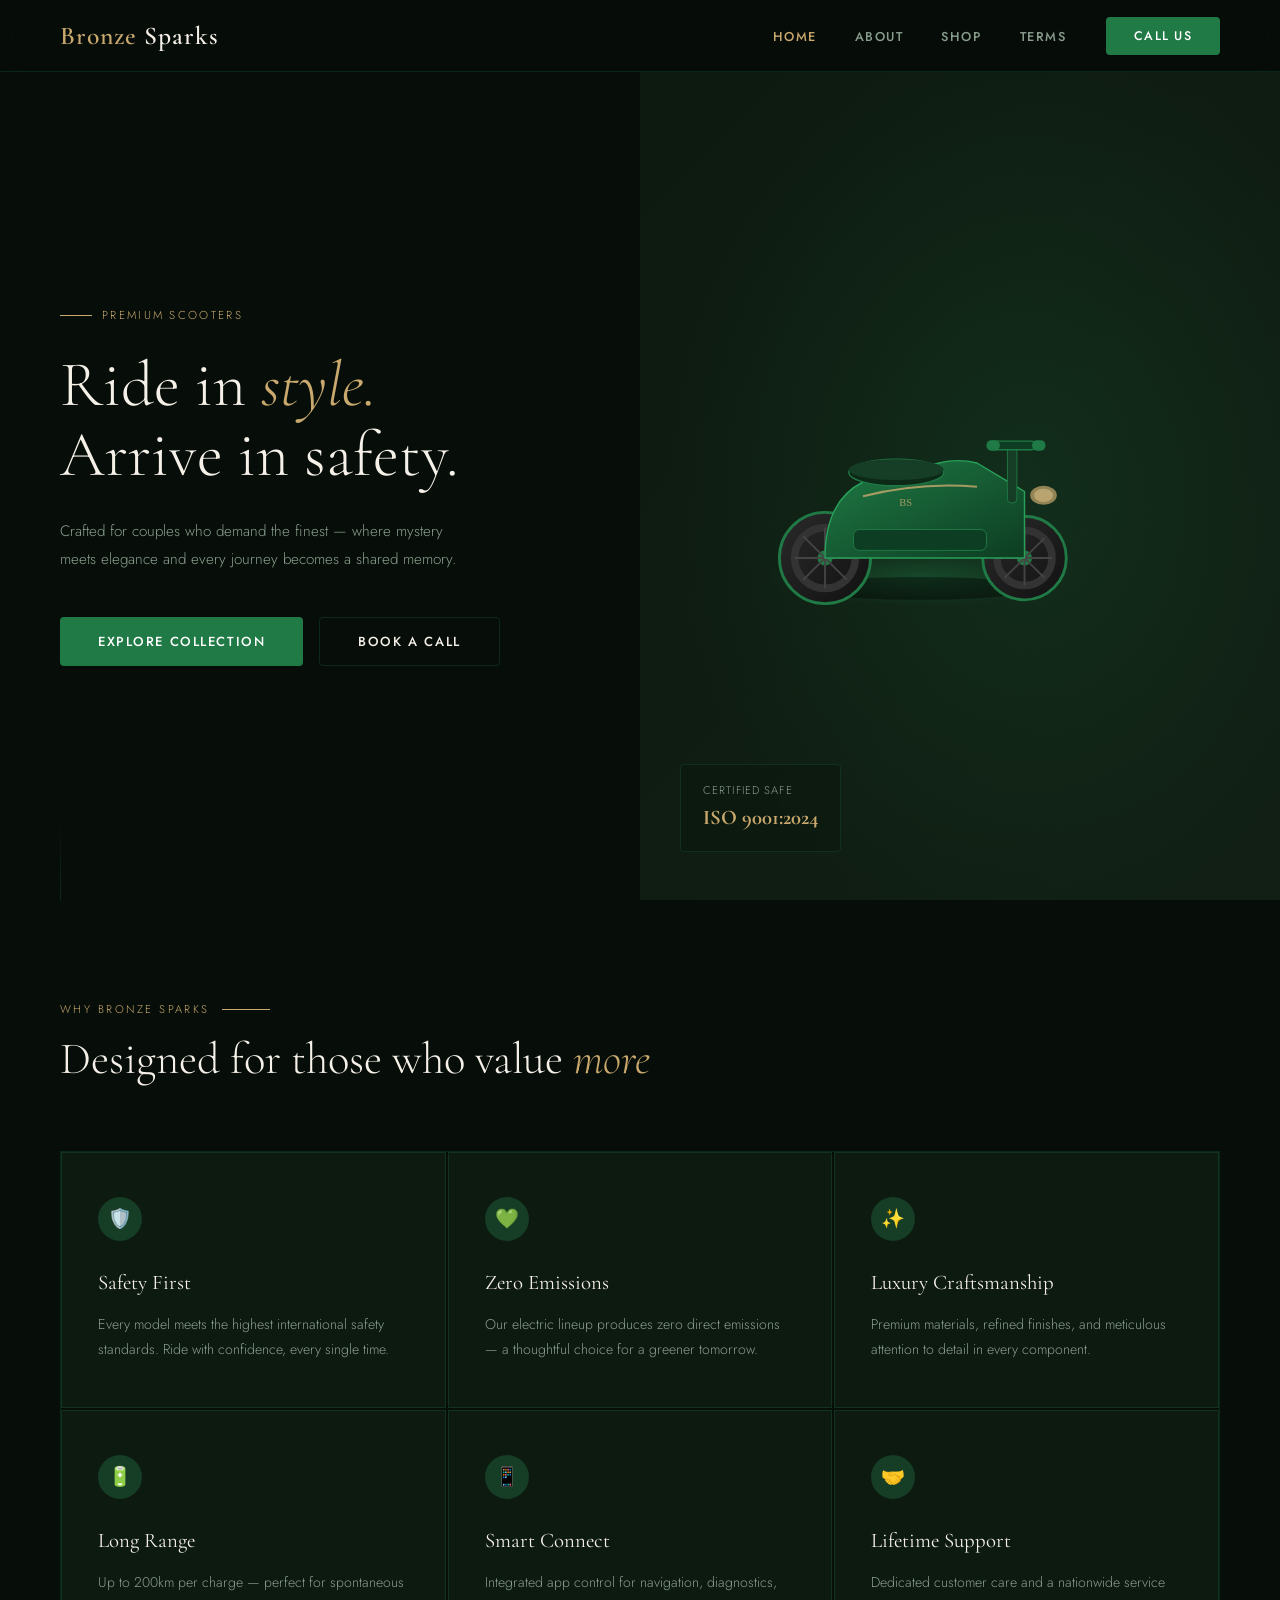
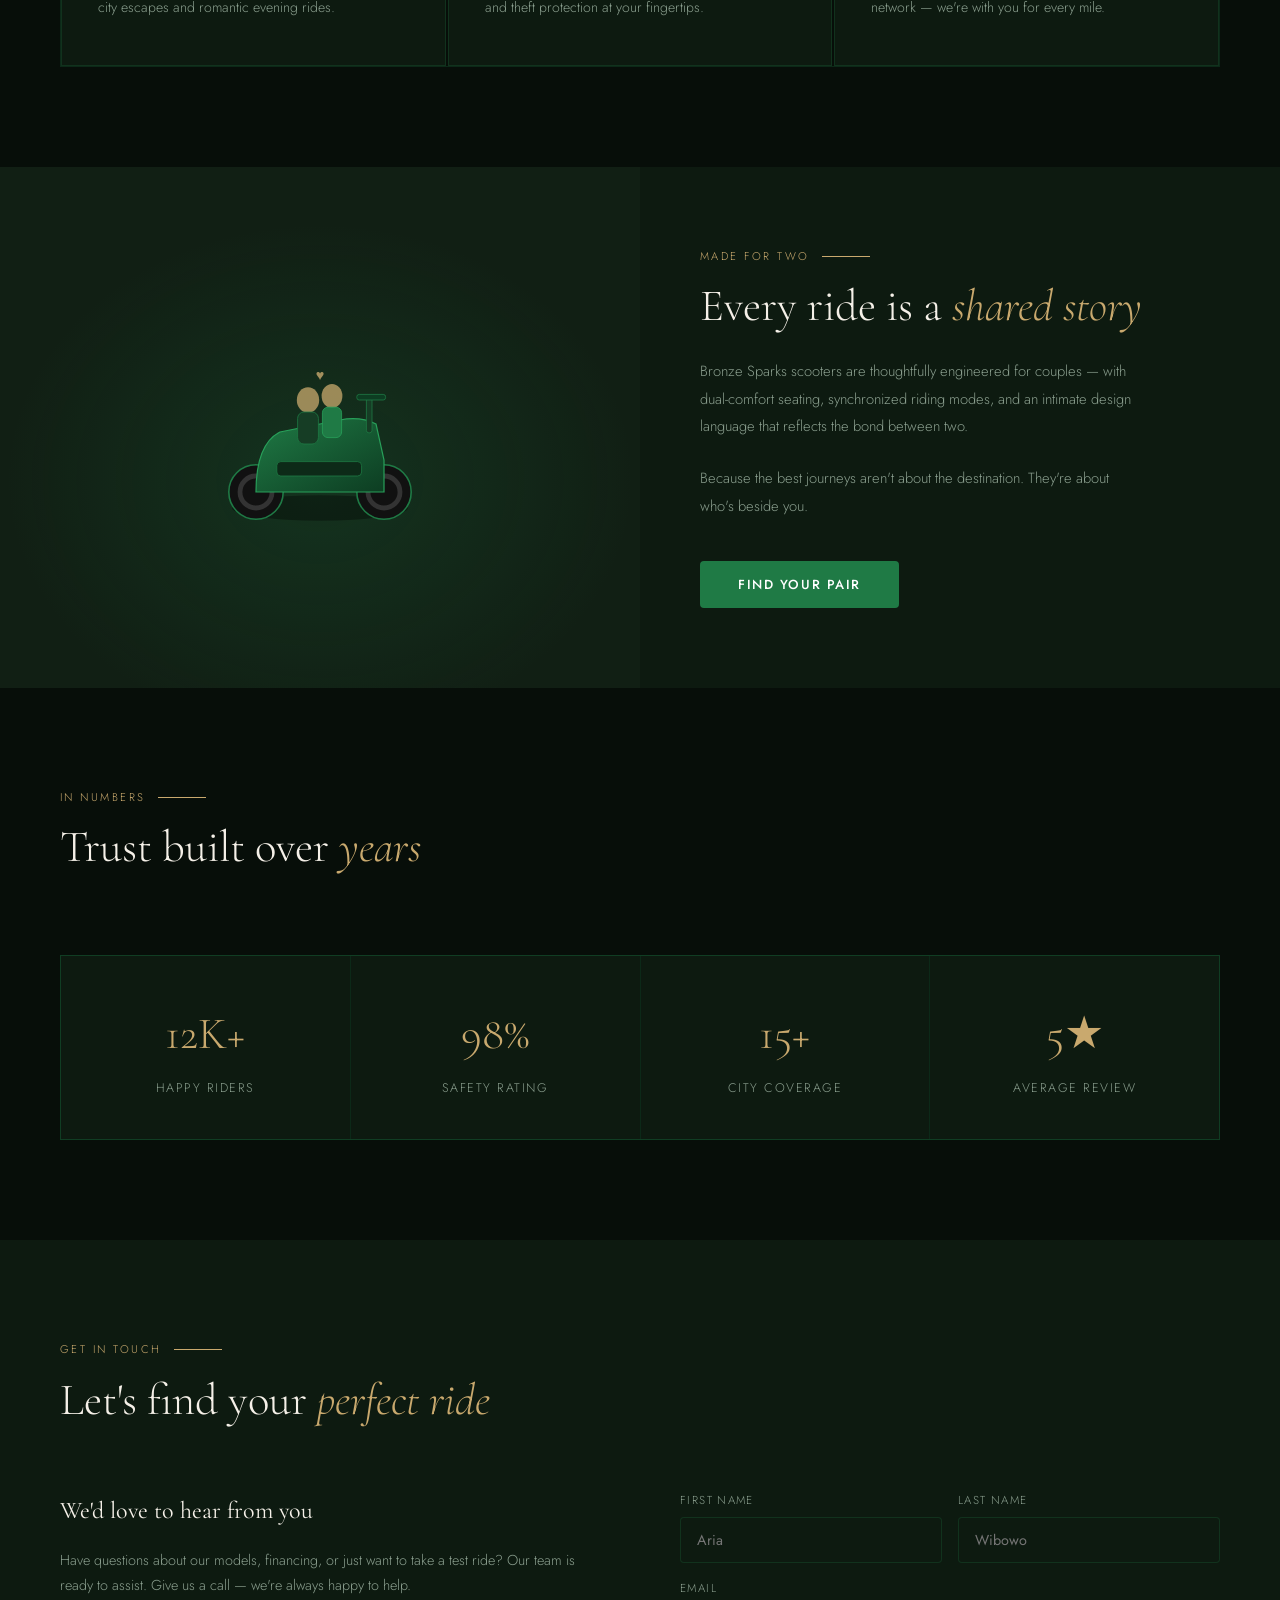
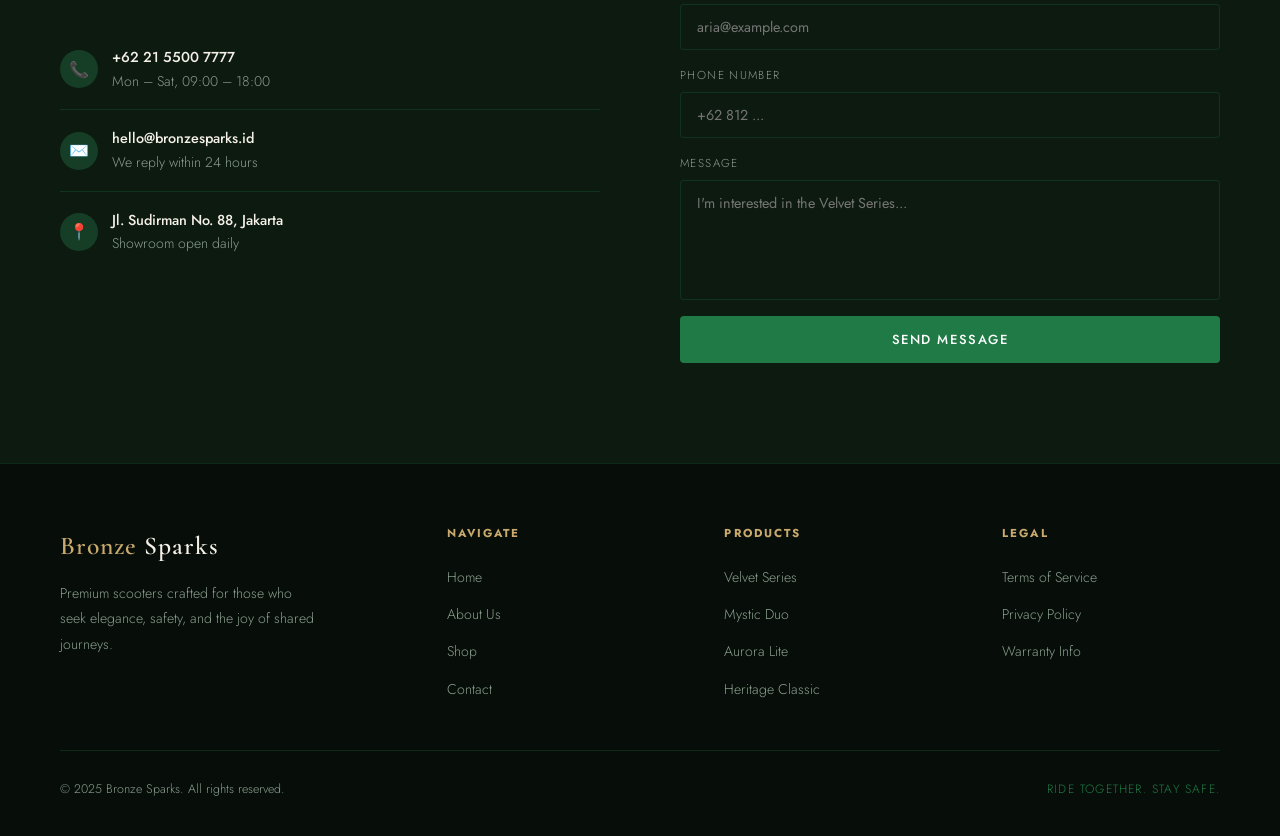
==== index.html @ e44afe75 "finishing the website" ====
<!DOCTYPE html>
<html lang="en">
<head>
  <meta charset="UTF-8" />
  <meta name="viewport" content="width=device-width, initial-scale=1.0"/>
  <title>Bronze Sparks – Premium Scooters</title>
  <link href="https://fonts.googleapis.com/css2?family=Cormorant+Garamond:ital,wght@0,300;0,400;0,600;1,300;1,400&family=Jost:wght@300;400;500;600&display=swap" rel="stylesheet"/>
  <link rel="stylesheet" href="style.css">
</head>
<body>

  <nav id="navbar">
    <div class="nav-logo"><span>Bronze</span> Sparks</div>
    <ul class="nav-links" id="navLinks">
      <li><a onclick="showPage('home')" id="nav-home" class="active">Home</a></li>
      <li><a onclick="showPage('about')" id="nav-about">About</a></li>
      <li><a onclick="showPage('shop')" id="nav-shop">Shop</a></li>
      <li><a onclick="showPage('terms')" id="nav-terms">Terms</a></li>
    </ul>
    <button class="nav-cta" onclick="scrollToContact()">Call Us</button>
    <div class="hamburger" id="hamburger" onclick="toggleMenu()">
      <span></span><span></span><span></span>
    </div>
  </nav>

  <div class="mobile-menu" id="mobileMenu">
    <a onclick="showPage('home');toggleMenu()">Home</a>
    <a onclick="showPage('about');toggleMenu()">About</a>
    <a onclick="showPage('shop');toggleMenu()">Shop</a>
    <a onclick="showPage('terms');toggleMenu()">Terms of Service</a>
    <a class="m-cta" onclick="scrollToContact();toggleMenu()">📞 Call Us Now</a>
  </div>

  <div id="page-home" class="page active">
    <section class="hero">
      <div class="hero-left">
        <div class="hero-tag">Premium Scooters</div>
        <h1 class="hero-title">
          Ride in <em>style.</em><br>Arrive in safety.
        </h1>
        <p class="hero-desc">
          Crafted for couples who demand the finest — where mystery meets elegance
          and every journey becomes a shared memory.
        </p>
        <div class="hero-actions">
          <button class="btn-primary" onclick="showPage('shop')">Explore Collection</button>
          <button class="btn-outline" onclick="scrollToContact()">Book a Call</button>
        </div>
      </div>
      <div class="hero-right">
        <div class="hero-visual"></div>
        <div class="hero-scooter">
          <!-- Inline SVG scooter illustration -->
          <svg class="scooter-svg" viewBox="0 0 400 280" xmlns="http://www.w3.org/2000/svg">
            <defs>
              <radialGradient id="glow" cx="50%" cy="50%" r="50%">
                <stop offset="0%" stop-color="#1f7a45" stop-opacity=".4"/>
                <stop offset="100%" stop-color="#1f7a45" stop-opacity="0"/>
              </radialGradient>
              <linearGradient id="bodyGrad" x1="0%" y1="0%" x2="100%" y2="100%">
                <stop offset="0%" stop-color="#1f7a45"/>
                <stop offset="100%" stop-color="#0d3d22"/>
              </linearGradient>
              <linearGradient id="wheelGrad" x1="0%" y1="0%" x2="100%" y2="100%">
                <stop offset="0%" stop-color="#2a2a2a"/>
                <stop offset="100%" stop-color="#111"/>
              </linearGradient>
            </defs>
            <!-- Glow -->
            <ellipse cx="200" cy="240" rx="160" ry="30" fill="url(#glow)"/>
            <!-- Shadow -->
            <ellipse cx="200" cy="252" rx="120" ry="12" fill="#000" opacity=".4"/>

            <!-- Rear wheel -->
            <circle cx="100" cy="220" r="48" fill="url(#wheelGrad)" stroke="#1f7a45" stroke-width="3"/>
            <circle cx="100" cy="220" r="32" fill="none" stroke="#333" stroke-width="8"/>
            <circle cx="100" cy="220" r="8" fill="#1f7a45"/>
            <!-- Rear spokes -->
            <g stroke="#444" stroke-width="2">
              <line x1="100" y1="188" x2="100" y2="252"/>
              <line x1="68" y1="220" x2="132" y2="220"/>
              <line x1="77" y1="197" x2="123" y2="243"/>
              <line x1="123" y1="197" x2="77" y2="243"/>
            </g>

            <!-- Front wheel -->
            <circle cx="310" cy="220" r="44" fill="url(#wheelGrad)" stroke="#1f7a45" stroke-width="3"/>
            <circle cx="310" cy="220" r="29" fill="none" stroke="#333" stroke-width="8"/>
            <circle cx="310" cy="220" r="8" fill="#1f7a45"/>
            <!-- Front spokes -->
            <g stroke="#444" stroke-width="2">
              <line x1="310" y1="191" x2="310" y2="249"/>
              <line x1="281" y1="220" x2="339" y2="220"/>
              <line x1="289" y1="199" x2="331" y2="241"/>
              <line x1="331" y1="199" x2="289" y2="241"/>
            </g>

            <!-- Frame / body -->
            <path d="M 100 220 Q 100 160 140 140 L 220 120 Q 240 115 260 120 L 310 150 L 310 220 Z"
                  fill="url(#bodyGrad)" stroke="#28a05a" stroke-width="1.5" stroke-linejoin="round"/>

            <!-- Step board -->
            <rect x="130" y="190" width="140" height="22" rx="6" fill="#0d3d22" stroke="#1f7a45" stroke-width="1"/>

            <!-- Seat -->
            <ellipse cx="175" cy="130" rx="50" ry="14" fill="#0d2a18" stroke="#1f7a45" stroke-width="1.5"/>
            <ellipse cx="175" cy="127" rx="50" ry="11" fill="#163d25"/>

            <!-- Handlebar post -->
            <rect x="292" y="100" width="10" height="62" rx="4" fill="#163d25" stroke="#1f7a45" stroke-width="1"/>
            <!-- Handlebar -->
            <rect x="272" y="97" width="50" height="9" rx="4.5" fill="#0d3d22" stroke="#1f7a45" stroke-width="1.5"/>
            <!-- Grips -->
            <rect x="270" y="96" width="14" height="11" rx="5" fill="#1f7a45"/>
            <rect x="318" y="96" width="14" height="11" rx="5" fill="#1f7a45"/>

            <!-- Headlight -->
            <ellipse cx="330" cy="154" rx="14" ry="10" fill="#c9a96e" opacity=".7"/>
            <ellipse cx="330" cy="154" rx="10" ry="7" fill="#e0c48a" opacity=".5"/>

            <!-- Bronze accent stripe -->
            <path d="M 140 155 Q 200 140 260 145" stroke="#c9a96e" stroke-width="2" fill="none" opacity=".8"/>

            <!-- Logo on body -->
            <text x="185" y="165" font-family="serif" font-size="11" fill="#c9a96e" opacity=".8" text-anchor="middle">BS</text>
          </svg>
        </div>
        <div class="hero-badge">
          <p>Certified Safe</p>
          <h4>ISO 9001:2024</h4>
        </div>
      </div>
      <div class="hero-line"></div>
    </section>

    <section class="section fade-in">
      <div class="section-label">Why Bronze Sparks</div>
      <h2 class="section-title">Designed for those who value <em>more</em></h2>
      <div class="features-grid">
        <div class="feature-card">
          <div class="feature-icon">🛡️</div>
          <h3>Safety First</h3>
          <p>Every model meets the highest international safety standards. Ride with confidence, every single time.</p>
        </div>
        <div class="feature-card">
          <div class="feature-icon">💚</div>
          <h3>Zero Emissions</h3>
          <p>Our electric lineup produces zero direct emissions — a thoughtful choice for a greener tomorrow.</p>
        </div>
        <div class="feature-card">
          <div class="feature-icon">✨</div>
          <h3>Luxury Craftsmanship</h3>
          <p>Premium materials, refined finishes, and meticulous attention to detail in every component.</p>
        </div>
        <div class="feature-card">
          <div class="feature-icon">🔋</div>
          <h3>Long Range</h3>
          <p>Up to 200km per charge — perfect for spontaneous city escapes and romantic evening rides.</p>
        </div>
        <div class="feature-card">
          <div class="feature-icon">📱</div>
          <h3>Smart Connect</h3>
          <p>Integrated app control for navigation, diagnostics, and theft protection at your fingertips.</p>
        </div>
        <div class="feature-card">
          <div class="feature-icon">🤝</div>
          <h3>Lifetime Support</h3>
          <p>Dedicated customer care and a nationwide service network — we're with you for every mile.</p>
        </div>
      </div>
    </section>

    <div class="section-alt">
      <div class="couple-banner">
        <div class="couple-visual">
          <div class="couple-visual-inner">
            <svg viewBox="0 0 300 280" width="240" xmlns="http://www.w3.org/2000/svg">
              <defs>
                <linearGradient id="fg" x1="0%" y1="0%" x2="100%" y2="100%">
                  <stop offset="0%" stop-color="#1f7a45"/>
                  <stop offset="100%" stop-color="#0d3d22"/>
                </linearGradient>
              </defs>
              <!-- Two silhouettes on scooter -->
              <!-- Scooter body -->
              <ellipse cx="150" cy="240" rx="110" ry="16" fill="#000" opacity=".35"/>
              <circle cx="70" cy="220" r="34" fill="#111" stroke="#1f7a45" stroke-width="2"/>
              <circle cx="70" cy="220" r="20" fill="none" stroke="#333" stroke-width="6"/>
              <circle cx="230" cy="220" r="34" fill="#111" stroke="#1f7a45" stroke-width="2"/>
              <circle cx="230" cy="220" r="20" fill="none" stroke="#333" stroke-width="6"/>
              <path d="M 70 220 Q 70 160 100 145 L 175 130 Q 200 125 220 135 L 230 180 L 230 220 Z"
                    fill="url(#fg)" stroke="#28a05a" stroke-width="1.5"/>
              <rect x="96" y="182" width="106" height="18" rx="5" fill="#0d2a18" stroke="#1f7a45" stroke-width="1"/>
              <!-- Rider 1 (back) -->
              <ellipse cx="135" cy="105" rx="14" ry="16" fill="#c9a96e" opacity=".75"/>
              <rect x="122" y="120" width="26" height="40" rx="8" fill="#163d25" stroke="#1f7a45" stroke-width="1"/>
              <!-- Rider 2 (front) -->
              <ellipse cx="165" cy="100" rx="13" ry="15" fill="#c9a96e" opacity=".75"/>
              <rect x="153" y="114" width="24" height="38" rx="7" fill="#1f7a45" stroke="#28a05a" stroke-width="1"/>
              <!-- Handlebar -->
              <rect x="208" y="100" width="7" height="46" rx="3" fill="#163d25" stroke="#1f7a45" stroke-width="1"/>
              <rect x="196" y="98" width="36" height="7" rx="3" fill="#0d3d22" stroke="#1f7a45" stroke-width="1"/>
              <!-- Heart -->
              <text x="150" y="80" font-size="18" text-anchor="middle" fill="#c9a96e" opacity=".8">♥</text>
            </svg>
          </div>
        </div>
        <div class="couple-content section">
          <div class="section-label">Made for Two</div>
          <h2 class="section-title">Every ride is a <em>shared story</em></h2>
          <p>
            Bronze Sparks scooters are thoughtfully engineered for couples — with dual-comfort seating,
            synchronized riding modes, and an intimate design language that reflects the bond between two.
          </p>
          <p>
            Because the best journeys aren't about the destination. They're about who's beside you.
          </p>
          <button class="btn-primary" onclick="showPage('shop')">Find Your Pair</button>
        </div>
      </div>
    </div>

    <section class="section fade-in">
      <div class="section-label">In Numbers</div>
      <h2 class="section-title">Trust built over <em>years</em></h2>
      <div class="stats-row">
        <div class="stat">
          <div class="stat-num">12K+</div>
          <div class="stat-label">Happy Riders</div>
        </div>
        <div class="stat">
          <div class="stat-num">98%</div>
          <div class="stat-label">Safety Rating</div>
        </div>
        <div class="stat">
          <div class="stat-num">15+</div>
          <div class="stat-label">City Coverage</div>
        </div>
        <div class="stat">
          <div class="stat-num">5★</div>
          <div class="stat-label">Average Review</div>
        </div>
      </div>
    </section>

    <section class="section section-alt fade-in" id="contact-section">
      <div class="section-label">Get in Touch</div>
      <h2 class="section-title">Let's find your <em>perfect ride</em></h2>
      <div class="contact-wrap">
        <div class="contact-info">
          <h3>We'd love to hear from you</h3>
          <p>Have questions about our models, financing, or just want to take a test ride?
            Our team is ready to assist. Give us a call — we're always happy to help.</p>
          <div class="contact-detail">
            <div class="icon">📞</div>
            <div>
              <strong>+62 21 5500 7777</strong>
              <p>Mon – Sat, 09:00 – 18:00</p>
            </div>
          </div>
          <div class="contact-detail">
            <div class="icon">✉️</div>
            <div>
              <strong>hello@bronzesparks.id</strong>
              <p>We reply within 24 hours</p>
            </div>
          </div>
          <div class="contact-detail">
            <div class="icon">📍</div>
            <div>
              <strong>Jl. Sudirman No. 88, Jakarta</strong>
              <p>Showroom open daily</p>
            </div>
          </div>
        </div>
        <div class="contact-form">
          <div class="form-row">
            <div class="form-group">
              <label>First Name</label>
              <input type="text" placeholder="Aria"/>
            </div>
            <div class="form-group">
              <label>Last Name</label>
              <input type="text" placeholder="Wibowo"/>
            </div>
          </div>
          <div class="form-group">
            <label>Email</label>
            <input type="email" placeholder="aria@example.com"/>
          </div>
          <div class="form-group">
            <label>Phone Number</label>
            <input type="tel" placeholder="+62 812 ..."/>
          </div>
          <div class="form-group">
            <label>Message</label>
            <textarea placeholder="I'm interested in the Velvet Series..."></textarea>
          </div>
          <button class="btn-primary" onclick="handleFormSubmit()" style="width:100%;padding:14px">Send Message</button>
        </div>
      </div>
    </section>

    <footer>
      <div class="footer-top">
        <div class="footer-brand">
          <div class="nav-logo"><span>Bronze</span> Sparks</div>
          <p>Premium scooters crafted for those who seek elegance, safety, and the joy of shared journeys.</p>
        </div>
        <div class="footer-col">
          <h5>Navigate</h5>
          <ul>
            <li><a onclick="showPage('home')">Home</a></li>
            <li><a onclick="showPage('about')">About Us</a></li>
            <li><a onclick="showPage('shop')">Shop</a></li>
            <li><a onclick="scrollToContact()">Contact</a></li>
          </ul>
        </div>
        <div class="footer-col">
          <h5>Products</h5>
          <ul>
            <li><a>Velvet Series</a></li>
            <li><a>Mystic Duo</a></li>
            <li><a>Aurora Lite</a></li>
            <li><a>Heritage Classic</a></li>
          </ul>
        </div>
        <div class="footer-col">
          <h5>Legal</h5>
          <ul>
            <li><a onclick="showPage('terms')">Terms of Service</a></li>
            <li><a>Privacy Policy</a></li>
            <li><a>Warranty Info</a></li>
          </ul>
        </div>
      </div>
      <div class="footer-bottom">
        <p>© 2025 Bronze Sparks. All rights reserved.</p>
        <p style="color:var(--green);font-size:.75rem;letter-spacing:.1em">RIDE TOGETHER. STAY SAFE.</p>
      </div>
    </footer>
  </div>

  <div id="page-about" class="page">
    <div class="page-hero">
      <div class="page-hero-inner">
        <h1>Our <em>Story</em></h1>
        <p>Born from a passion for safety and an eye for beauty — Bronze Sparks exists to redefine what premium riding means.</p>
      </div>
    </div>
    <div class="divider"></div>

    <section class="section">
      <div class="about-story">
        <div class="about-story-text">
          <h2>A brand rooted in <em>purpose</em></h2>
          <p>Bronze Sparks was founded on a single belief: that safety should never come at the cost of style. Our founders — both riders and dreamers — set out to create scooters that couples could truly fall in love with.</p>
          <p>From our first prototype in a small Jakarta workshop to a nationally recognized name, every step has been guided by care, craftsmanship, and an unwavering commitment to the people who ride with us.</p>
          <p>We believe that a scooter is more than a vehicle. It is a vessel for shared experiences — first rides, spontaneous detours, and quiet evenings together.</p>
        </div>
        <div class="about-visual">
          <div class="about-visual-glow"></div>
          <svg viewBox="0 0 280 220" width="220" xmlns="http://www.w3.org/2000/svg">
            <defs>
              <linearGradient id="ab" x1="0%" y1="0%" x2="100%" y2="100%">
                <stop offset="0%" stop-color="#1f7a45"/>
                <stop offset="100%" stop-color="#0d3d22"/>
              </linearGradient>
            </defs>
            <ellipse cx="140" cy="195" rx="100" ry="14" fill="#000" opacity=".3"/>
            <circle cx="60" cy="178" r="30" fill="#111" stroke="#1f7a45" stroke-width="2"/>
            <circle cx="60" cy="178" r="18" fill="none" stroke="#222" stroke-width="5"/>
            <circle cx="205" cy="178" r="30" fill="#111" stroke="#1f7a45" stroke-width="2"/>
            <circle cx="205" cy="178" r="18" fill="none" stroke="#222" stroke-width="5"/>
            <path d="M 60 178 Q 60 128 90 112 L 155 98 Q 178 94 196 104 L 205 148 L 205 178 Z"
                  fill="url(#ab)" stroke="#28a05a" stroke-width="1.5"/>
            <rect x="82" y="150" width="95" height="16" rx="4" fill="#0d2a18" stroke="#1f7a45" stroke-width="1"/>
            <ellipse cx="128" cy="95" rx="38" ry="10" fill="#0d2a18" stroke="#1f7a45" stroke-width="1"/>
            <rect x="185" y="78" width="6" height="38" rx="3" fill="#163d25" stroke="#1f7a45" stroke-width="1"/>
            <rect x="174" y="76" width="28" height="6" rx="3" fill="#0d3d22" stroke="#1f7a45" stroke-width="1"/>
            <circle cx="214" cy="118" rx="10" ry="7" fill="#c9a96e" opacity=".6"/>
            <path d="M 100 118 Q 148 106 192 110" stroke="#c9a96e" stroke-width="1.5" fill="none" opacity=".7"/>
          </svg>
        </div>
      </div>
    </section>

    <section class="section section-alt">
      <div class="section-label">Our Values</div>
      <h2 class="section-title" style="margin-bottom:48px">What we stand <em>for</em></h2>
      <div class="values-grid">
        <div class="value-card">
          <span>01</span>
          <h4>Safety Above All</h4>
          <p>Every design decision starts with a safety question. We build confidence into every bolt, wire, and frame.</p>
        </div>
        <div class="value-card">
          <span>02</span>
          <h4>Elegant Mystique</h4>
          <p>Beauty that intrigues. Our designs carry a quiet mystery — sophisticated without being cold.</p>
        </div>
        <div class="value-card">
          <span>03</span>
          <h4>Genuine Kindness</h4>
          <p>From our team to our riders, we operate with warmth, transparency, and a genuine desire to help.</p>
        </div>
        <div class="value-card">
          <span>04</span>
          <h4>Shared Joy</h4>
          <p>Every product is built with two in mind — because the best moments in life are always better together.</p>
        </div>
      </div>
    </section>

    <footer>
      <div class="footer-top">
        <div class="footer-brand">
          <div class="nav-logo"><span>Bronze</span> Sparks</div>
          <p>Premium scooters crafted for those who seek elegance, safety, and the joy of shared journeys.</p>
        </div>
        <div class="footer-col">
          <h5>Navigate</h5>
          <ul>
            <li><a onclick="showPage('home')">Home</a></li>
            <li><a onclick="showPage('about')">About Us</a></li>
            <li><a onclick="showPage('shop')">Shop</a></li>
          </ul>
        </div>
        <div class="footer-col">
          <h5>Contact</h5>
          <ul>
            <li><a>+62 21 5500 7777</a></li>
            <li><a>hello@bronzesparks.id</a></li>
            <li><a>Jakarta Showroom</a></li>
          </ul>
        </div>
        <div class="footer-col">
          <h5>Legal</h5>
          <ul>
            <li><a onclick="showPage('terms')">Terms of Service</a></li>
            <li><a>Privacy Policy</a></li>
          </ul>
        </div>
      </div>
      <div class="footer-bottom">
        <p>© 2025 Bronze Sparks. All rights reserved.</p>
        <p style="color:var(--green);font-size:.75rem;letter-spacing:.1em">RIDE TOGETHER. STAY SAFE.</p>
      </div>
    </footer>
  </div>

  <div id="page-shop" class="page">
    <div class="page-hero">
      <div class="page-hero-inner">
        <h1>Our <em>Collection</em></h1>
        <p>Discover scooters born from the intersection of luxury, safety, and a love for shared adventures.</p>
      </div>
    </div>
    <div class="divider"></div>

    <section class="section">
      <div class="section-label">All Models</div>
      <h2 class="section-title">Find the one <em>made for you</em></h2>

      <div class="shop-filters">
        <button class="filter-btn active" onclick="filterProducts('all',this)">All Models</button>
        <button class="filter-btn" onclick="filterProducts('electric',this)">Electric</button>
        <button class="filter-btn" onclick="filterProducts('classic',this)">Classic</button>
        <button class="filter-btn" onclick="filterProducts('sport',this)">Sport</button>
      </div>

      <div class="products-grid" id="productsGrid">

        <div class="product-card" data-cat="electric">
          <div class="product-img">
            <div class="product-img-glow"></div>
            <span class="product-badge-new">New</span>
            <span class="product-badge-safe">Safe+</span>
            <svg viewBox="0 0 200 160" width="140" xmlns="http://www.w3.org/2000/svg">
              <defs><linearGradient id="p1" x1="0%" y1="0%" x2="100%" y2="100%"><stop offset="0%" stop-color="#1f7a45"/><stop offset="100%" stop-color="#0a2e17"/></linearGradient></defs>
              <circle cx="50" cy="128" r="26" fill="#111" stroke="#1f7a45" stroke-width="2"/>
              <circle cx="50" cy="128" r="15" fill="none" stroke="#222" stroke-width="4"/>
              <circle cx="154" cy="128" r="26" fill="#111" stroke="#1f7a45" stroke-width="2"/>
              <circle cx="154" cy="128" r="15" fill="none" stroke="#222" stroke-width="4"/>
              <path d="M 50 128 Q 50 88 72 76 L 118 64 Q 136 60 148 68 L 154 100 L 154 128 Z" fill="url(#p1)" stroke="#28a05a" stroke-width="1"/>
              <rect x="66" y="104" width="70" height="12" rx="3" fill="#0d2a18" stroke="#1f7a45" stroke-width="1"/>
              <ellipse cx="96" cy="62" rx="26" ry="7" fill="#0d2a18" stroke="#1f7a45" stroke-width="1"/>
              <rect x="140" y="50" width="4" height="26" rx="2" fill="#163d25" stroke="#1f7a45" stroke-width="1"/>
              <rect x="133" y="48" width="18" height="5" rx="2" fill="#0d3d22" stroke="#1f7a45" stroke-width="1"/>
              <ellipse cx="158" cy="78" rx="8" ry="5" fill="#c9a96e" opacity=".6"/>
            </svg>
          </div>
          <div class="product-info">
            <h3>Velvet Series V2</h3>
            <p class="tagline">Silent. Elegant. Effortless.</p>
            <div class="product-footer">
              <div class="product-price"><span>Rp</span> 48.500.000</div>
              <button class="btn-sm">Inquire</button>
            </div>
          </div>
        </div>

        <div class="product-card" data-cat="electric">
          <div class="product-img">
            <div class="product-img-glow"></div>
            <span class="product-badge-safe">Safe+</span>
            <svg viewBox="0 0 200 160" width="140" xmlns="http://www.w3.org/2000/svg">
              <defs><linearGradient id="p2" x1="0%" y1="0%" x2="100%" y2="100%"><stop offset="0%" stop-color="#2a6040"/><stop offset="100%" stop-color="#0a2e17"/></linearGradient></defs>
              <circle cx="48" cy="130" r="25" fill="#111" stroke="#1f7a45" stroke-width="2"/>
              <circle cx="48" cy="130" r="14" fill="none" stroke="#222" stroke-width="4"/>
              <circle cx="156" cy="130" r="25" fill="#111" stroke="#1f7a45" stroke-width="2"/>
              <circle cx="156" cy="130" r="14" fill="none" stroke="#222" stroke-width="4"/>
              <path d="M 48 130 Q 50 90 76 78 L 125 66 Q 142 62 152 70 L 156 105 L 156 130 Z" fill="url(#p2)" stroke="#28a05a" stroke-width="1"/>
              <rect x="68" y="106" width="72" height="12" rx="3" fill="#0d2a18" stroke="#1f7a45" stroke-width="1"/>
              <ellipse cx="98" cy="63" rx="28" ry="8" fill="#0d2a18" stroke="#1f7a45" stroke-width="1"/>
              <rect x="142" y="52" width="4" height="24" rx="2" fill="#163d25" stroke="#1f7a45" stroke-width="1"/>
              <rect x="134" y="50" width="20" height="5" rx="2" fill="#0d3d22" stroke="#1f7a45" stroke-width="1"/>
            </svg>
          </div>
          <div class="product-info">
            <h3>Mystic Duo</h3>
            <p class="tagline">Built for two. Designed for forever.</p>
            <div class="product-footer">
              <div class="product-price"><span>Rp</span> 55.000.000</div>
              <button class="btn-sm">Inquire</button>
            </div>
          </div>
        </div>

        <div class="product-card" data-cat="classic">
          <div class="product-img">
            <div class="product-img-glow"></div>
            <svg viewBox="0 0 200 160" width="140" xmlns="http://www.w3.org/2000/svg">
              <defs><linearGradient id="p3" x1="0%" y1="0%" x2="100%" y2="100%"><stop offset="0%" stop-color="#1a5c35"/><stop offset="100%" stop-color="#07200f"/></linearGradient></defs>
              <circle cx="46" cy="130" r="27" fill="#111" stroke="#1f7a45" stroke-width="2"/>
              <circle cx="46" cy="130" r="16" fill="none" stroke="#222" stroke-width="5"/>
              <circle cx="158" cy="130" r="27" fill="#111" stroke="#1f7a45" stroke-width="2"/>
              <circle cx="158" cy="130" r="16" fill="none" stroke="#222" stroke-width="5"/>
              <path d="M 46 130 Q 48 86 78 72 L 128 60 Q 148 56 158 66 L 158 106 L 158 130 Z" fill="url(#p3)" stroke="#28a05a" stroke-width="1"/>
              <rect x="68" y="104" width="74" height="14" rx="4" fill="#0d2a18" stroke="#1f7a45" stroke-width="1"/>
              <ellipse cx="100" cy="58" rx="30" ry="9" fill="#0d2a18" stroke="#1f7a45" stroke-width="1"/>
              <rect x="144" y="46" width="5" height="28" rx="2" fill="#163d25" stroke="#1f7a45" stroke-width="1"/>
              <rect x="135" y="44" width="22" height="6" rx="3" fill="#0d3d22" stroke="#1f7a45" stroke-width="1"/>
              <path d="M 78 88 Q 120 78 152 82" stroke="#c9a96e" stroke-width="1.5" fill="none" opacity=".7"/>
            </svg>
          </div>
          <div class="product-info">
            <h3>Heritage Classic</h3>
            <p class="tagline">Timeless looks. Modern soul.</p>
            <div class="product-footer">
              <div class="product-price"><span>Rp</span> 38.900.000</div>
              <button class="btn-sm">Inquire</button>
            </div>
          </div>
        </div>

        <div class="product-card" data-cat="sport">
          <div class="product-img">
            <div class="product-img-glow"></div>
            <span class="product-badge-new">New</span>
            <svg viewBox="0 0 200 160" width="140" xmlns="http://www.w3.org/2000/svg">
              <defs><linearGradient id="p4" x1="0%" y1="0%" x2="100%" y2="100%"><stop offset="0%" stop-color="#145c30"/><stop offset="100%" stop-color="#071a0c"/></linearGradient></defs>
              <circle cx="44" cy="132" r="26" fill="#111" stroke="#1f7a45" stroke-width="2"/>
              <circle cx="44" cy="132" r="15" fill="none" stroke="#222" stroke-width="4"/>
              <circle cx="160" cy="132" r="26" fill="#111" stroke="#1f7a45" stroke-width="2"/>
              <circle cx="160" cy="132" r="15" fill="none" stroke="#222" stroke-width="4"/>
              <path d="M 44 132 Q 46 80 90 64 L 138 55 Q 155 52 162 62 L 160 108 L 160 132 Z" fill="url(#p4)" stroke="#28a05a" stroke-width="1"/>
              <rect x="72" y="102" width="76" height="14" rx="4" fill="#0d2a18" stroke="#1f7a45" stroke-width="1"/>
              <ellipse cx="100" cy="53" rx="28" ry="8" fill="#071810" stroke="#1f7a45" stroke-width="1"/>
              <rect x="147" y="44" width="5" height="26" rx="2" fill="#163d25" stroke="#1f7a45" stroke-width="1"/>
              <rect x="138" y="42" width="22" height="5" rx="2" fill="#0d3d22" stroke="#1f7a45" stroke-width="1"/>
              <line x1="84" y1="132" x2="160" y2="80" stroke="#c9a96e" stroke-width="1" opacity=".5"/>
            </svg>
          </div>
          <div class="product-info">
            <h3>Aurora Sport GT</h3>
            <p class="tagline">Speed meets safety. Always.</p>
            <div class="product-footer">
              <div class="product-price"><span>Rp</span> 62.000.000</div>
              <button class="btn-sm">Inquire</button>
            </div>
          </div>
        </div>

        <div class="product-card" data-cat="electric">
          <div class="product-img">
            <div class="product-img-glow"></div>
            <span class="product-badge-safe">Safe+</span>
            <svg viewBox="0 0 200 160" width="140" xmlns="http://www.w3.org/2000/svg">
              <defs><linearGradient id="p5" x1="0%" y1="0%" x2="100%" y2="100%"><stop offset="0%" stop-color="#1f7a45"/><stop offset="100%" stop-color="#0a2e17"/></linearGradient></defs>
              <circle cx="48" cy="128" r="26" fill="#111" stroke="#1f7a45" stroke-width="2"/>
              <circle cx="48" cy="128" r="15" fill="none" stroke="#222" stroke-width="4"/>
              <circle cx="154" cy="128" r="26" fill="#111" stroke="#1f7a45" stroke-width="2"/>
              <circle cx="154" cy="128" r="15" fill="none" stroke="#222" stroke-width="4"/>
              <path d="M 48 128 Q 50 86 76 72 L 122 60 Q 140 56 152 66 L 154 102 L 154 128 Z" fill="url(#p5)" stroke="#28a05a" stroke-width="1"/>
              <rect x="68" y="102" width="68" height="12" rx="3" fill="#0d2a18" stroke="#1f7a45" stroke-width="1"/>
              <ellipse cx="96" cy="58" rx="26" ry="7" fill="#0d2a18" stroke="#1f7a45" stroke-width="1"/>
              <rect x="140" y="48" width="4" height="24" rx="2" fill="#163d25" stroke="#1f7a45" stroke-width="1"/>
              <rect x="132" y="46" width="18" height="4" rx="2" fill="#0d3d22" stroke="#1f7a45" stroke-width="1"/>
              <ellipse cx="158" cy="76" rx="8" ry="5" fill="#c9a96e" opacity=".5"/>
            </svg>
          </div>
          <div class="product-info">
            <h3>Aurora Lite</h3>
            <p class="tagline">Light. Nimble. Perfectly balanced.</p>
            <div class="product-footer">
              <div class="product-price"><span>Rp</span> 32.500.000</div>
              <button class="btn-sm">Inquire</button>
            </div>
          </div>
        </div>

        <div class="product-card" data-cat="classic">
          <div class="product-img">
            <div class="product-img-glow"></div>
            <svg viewBox="0 0 200 160" width="140" xmlns="http://www.w3.org/2000/svg">
              <defs><linearGradient id="p6" x1="0%" y1="0%" x2="100%" y2="100%"><stop offset="0%" stop-color="#163d25"/><stop offset="100%" stop-color="#070e09"/></linearGradient></defs>
              <circle cx="46" cy="130" r="26" fill="#111" stroke="#1f7a45" stroke-width="2"/>
              <circle cx="46" cy="130" r="15" fill="none" stroke="#222" stroke-width="4"/>
              <circle cx="156" cy="130" r="26" fill="#111" stroke="#1f7a45" stroke-width="2"/>
              <circle cx="156" cy="130" r="15" fill="none" stroke="#222" stroke-width="4"/>
              <path d="M 46 130 Q 48 88 76 74 L 124 62 Q 143 58 154 67 L 156 104 L 156 130 Z" fill="url(#p6)" stroke="#28a05a" stroke-width="1.5"/>
              <rect x="66" y="104" width="72" height="13" rx="3" fill="#0d2a18" stroke="#1f7a45" stroke-width="1"/>
              <ellipse cx="98" cy="60" rx="28" ry="8" fill="#0a200f" stroke="#1f7a45" stroke-width="1"/>
              <rect x="141" y="48" width="5" height="25" rx="2" fill="#163d25" stroke="#1f7a45" stroke-width="1"/>
              <rect x="132" y="46" width="20" height="5" rx="2" fill="#0d3d22" stroke="#1f7a45" stroke-width="1"/>
              <path d="M 76 90 Q 116 80 148 83" stroke="#c9a96e" stroke-width="1.5" fill="none" opacity=".8"/>
              <path d="M 76 97 Q 116 88 148 91" stroke="#c9a96e" stroke-width="1" fill="none" opacity=".4"/>
            </svg>
          </div>
          <div class="product-info">
            <h3>Noir Edition</h3>
            <p class="tagline">The dark horse of our lineup.</p>
            <div class="product-footer">
              <div class="product-price"><span>Rp</span> 44.000.000</div>
              <button class="btn-sm">Inquire</button>
            </div>
          </div>
        </div>
      </div>
    </section>

    <section class="section section-alt" style="text-align:center">
      <h2 class="section-title" style="margin:0 auto 20px;text-align:center">Not sure which model? <em>Call us.</em></h2>
      <p style="color:var(--muted);max-width:480px;margin:0 auto 36px;font-size:.92rem">
        Our product specialists are happy to guide you to the perfect choice for your lifestyle and budget.
      </p>
      <button class="btn-primary" onclick="scrollToContactShop()">📞 +62 21 5500 7777</button>
    </section>

    <footer>
      <div class="footer-top">
        <div class="footer-brand">
          <div class="nav-logo"><span>Bronze</span> Sparks</div>
          <p>Premium scooters crafted for those who seek elegance, safety, and the joy of shared journeys.</p>
        </div>
        <div class="footer-col">
          <h5>Navigate</h5>
          <ul>
            <li><a onclick="showPage('home')">Home</a></li>
            <li><a onclick="showPage('about')">About Us</a></li>
            <li><a onclick="showPage('shop')">Shop</a></li>
          </ul>
        </div>
        <div class="footer-col">
          <h5>Contact</h5>
          <ul>
            <li><a>+62 21 5500 7777</a></li>
            <li><a>hello@bronzesparks.id</a></li>
          </ul>
        </div>
        <div class="footer-col">
          <h5>Legal</h5>
          <ul>
            <li><a onclick="showPage('terms')">Terms of Service</a></li>
            <li><a>Privacy Policy</a></li>
          </ul>
        </div>
      </div>
      <div class="footer-bottom">
        <p>© 2025 Bronze Sparks. All rights reserved.</p>
        <p style="color:var(--green);font-size:.75rem;letter-spacing:.1em">RIDE TOGETHER. STAY SAFE.</p>
      </div>
    </footer>
  </div>

  <div id="page-terms" class="page">
    <div class="page-hero">
      <div class="page-hero-inner">
        <h1>Terms of <em>Service</em></h1>
        <p>Please read these terms carefully before using our website or purchasing our products.</p>
      </div>
    </div>
    <div class="divider"></div>

    <section class="section">
      <div class="terms-wrap">
        <p class="terms-date">Last updated: December 2025</p>

        <h2>1. Acceptance of Terms</h2>
        <p>By accessing or using the Bronze Sparks website ("Site") and purchasing our products, you agree to be bound by these Terms of Service ("Terms"). If you do not agree to these Terms, please do not use our Site or services.</p>

        <h2>2. Products and Pricing</h2>
        <p>All product descriptions, specifications, and pricing on our Site are subject to change without prior notice. We reserve the right to limit quantities and to refuse or cancel orders at our discretion.</p>
        <ul>
          <li>Prices are displayed in Indonesian Rupiah (IDR) and are inclusive of applicable taxes unless stated otherwise.</li>
          <li>Product images are for illustration purposes and may vary slightly from the actual product.</li>
          <li>Availability of products is subject to stock and may change without notice.</li>
        </ul>

        <h2>3. Orders and Payment</h2>
        <p>All orders are subject to confirmation and acceptance by Bronze Sparks. We accept payment via bank transfer, credit card, and approved financing partners. Full payment or an approved financing arrangement is required before delivery.</p>

        <h2>4. Delivery and Shipping</h2>
        <p>We offer delivery within Indonesia. Delivery timelines are estimates only and Bronze Sparks shall not be liable for delays caused by third-party logistics providers, customs, or circumstances beyond our control.</p>
        <ul>
          <li>Standard delivery: 5–10 business days within Java.</li>
          <li>Outer islands: 10–20 business days depending on location.</li>
          <li>Delivery charges, if any, will be communicated at checkout.</li>
        </ul>

        <h2>5. Warranty</h2>
        <p>All Bronze Sparks scooters come with a standard manufacturer's warranty. Coverage details vary by model and are included in your product documentation. Warranty does not cover damage caused by misuse, accidents, unauthorized modifications, or normal wear and tear.</p>

        <h2>6. Returns and Refunds</h2>
        <p>We accept returns within 14 days of delivery for products that are unused, in original packaging, and accompanied by proof of purchase. Refunds will be processed within 14 business days of receiving the returned item. Customized or special-order items are non-refundable.</p>

        <h2>7. Intellectual Property</h2>
        <p>All content on this Site — including text, graphics, logos, images, and software — is the property of Bronze Sparks and is protected by applicable intellectual property laws. Unauthorized use is strictly prohibited.</p>

        <h2>8. Privacy</h2>
        <p>Your privacy matters to us. Our Privacy Policy, which is incorporated into these Terms by reference, explains how we collect, use, and protect your personal information. By using our Site, you consent to our data practices as described in the Privacy Policy.</p>

        <h2>9. Limitation of Liability</h2>
        <p>To the fullest extent permitted by law, Bronze Sparks shall not be liable for any indirect, incidental, special, or consequential damages arising from your use of our products or Site. Our total liability shall not exceed the purchase price of the product in question.</p>

        <h2>10. Changes to Terms</h2>
        <p>We reserve the right to update these Terms at any time. Changes will be posted on this page with the updated date. Continued use of the Site after changes constitute acceptance of the revised Terms.</p>

        <h2>11. Contact</h2>
        <p>For any questions regarding these Terms, please contact us at:</p>
        <p><strong style="color:var(--cream)">Bronze Sparks Indonesia</strong><br/>
        Jl. Sudirman No. 88, Jakarta Selatan<br/>
        Email: legal@bronzesparks.id<br/>
        Phone: +62 21 5500 7777</p>
      </div>
    </section>

    <footer>
      <div class="footer-top">
        <div class="footer-brand">
          <div class="nav-logo"><span>Bronze</span> Sparks</div>
          <p>Premium scooters crafted for those who seek elegance, safety, and the joy of shared journeys.</p>
        </div>
        <div class="footer-col">
          <h5>Navigate</h5>
          <ul>
            <li><a onclick="showPage('home')">Home</a></li>
            <li><a onclick="showPage('about')">About Us</a></li>
            <li><a onclick="showPage('shop')">Shop</a></li>
          </ul>
        </div>
        <div class="footer-col">
          <h5>Contact</h5>
          <ul>
            <li><a>+62 21 5500 7777</a></li>
            <li><a>hello@bronzesparks.id</a></li>
          </ul>
        </div>
        <div class="footer-col">
          <h5>Legal</h5>
          <ul>
            <li><a onclick="showPage('terms')">Terms of Service</a></li>
            <li><a>Privacy Policy</a></li>
          </ul>
        </div>
      </div>
      <div class="footer-bottom">
        <p>© 2025 Bronze Sparks. All rights reserved.</p>
        <p style="color:var(--green);font-size:.75rem;letter-spacing:.1em">RIDE TOGETHER. STAY SAFE.</p>
      </div>
    </footer>
  </div>

  <script src="script.js"></script>
</body>
</html>
---- style.css ----
*, *::before, *::after { 
  box-sizing: border-box;
  margin: 0;
  padding: 0;
}

:root {
  --bg:        #070e09;
  --bg2:       #0d1a10;
  --bg3:       #111f14;
  --green:     #1f7a45;
  --green-lt:  #28a05a;
  --green-dim: #163d25;
  --bronze:    #c9a96e;
  --bronze-lt: #e0c48a;
  --cream:     #f5f0e8;
  --muted:     #8a9e8e;
  --border:    rgba(31,122,69,.25);
  --font-head: 'Cormorant Garamond', serif;
  --font-body: 'Jost', sans-serif;
  --nav-h:     72px;
  --radius:    4px;
  --trans:     .35s cubic-bezier(.4,0,.2,1);
}

html {
  scroll-behavior: smooth;
}

body {
  background: var(--bg);
  color: var(--cream);
  font-family: var(--font-body);
  font-weight: 300;
  line-height: 1.7;
  overflow-x: hidden;
}

a {
  color: inherit;
  text-decoration: none;
}

img {
  display: block;
  width: 100%;
  object-fit: cover;
}

::-webkit-scrollbar {
  width: 6px;
}

::-webkit-scrollbar-track {
  background: var(--bg);
}

::-webkit-scrollbar-thumb {
  background: var(--green-dim);
  border-radius: 3px;
}

.page {
  display: none;
  min-height: 100vh;
}
.page.active {
  display: block;
}

nav {
  position: fixed;
  top: 0;
  left: 0;
  right: 0;
  z-index: 100;
  height: var(--nav-h);
  display: flex;
  align-items: center;
  padding: 0 60px;
  background: rgba(7,14,9,.85);
  backdrop-filter: blur(14px);
  border-bottom: 1px solid var(--border);
  transition: var(--trans);
}

.nav-logo {
  font-family: var(--font-head);
  font-size: 1.6rem;
  font-weight: 600;
  color: var(--cream);
  margin-right: auto;
  letter-spacing: .04em;
}

.nav-logo span {
  color: var(--bronze);
}

.nav-links {
  display: flex;
  gap: 38px;
  list-style: none;
}

.nav-links a {
  font-size: .8rem;
  font-weight: 500;
  letter-spacing: .12em;
  text-transform: uppercase;
  color: var(--muted);
  transition: color var(--trans);
  cursor: pointer;
}

.nav-links a:hover,
.nav-links a.active {
  color: var(--bronze);
}

.nav-cta {
  margin-left: 40px;
  padding: 10px 28px;
  background: var(--green);
  border: none;
  border-radius: var(--radius);
  color: #fff;
  font-family: var(--font-body);
  font-size: .78rem;
  font-weight: 500;
  letter-spacing: .1em;
  text-transform: uppercase;
  cursor: pointer;
  transition: background var(--trans), transform var(--trans);
}

.nav-cta:hover { background: var(--green-lt); transform: translateY(-1px); }

.hamburger {
  display: none;
  flex-direction: column;
  gap: 5px;
  cursor: pointer;
  margin-left: auto;
  padding: 6px;
}

.hamburger span {
  display: block; width: 24px; height: 2px;
  background: var(--cream);
  border-radius: 2px;
  transition: var(--trans);
}

.hamburger.open span:nth-child(1) { transform: rotate(45deg) translate(5px,5px); }

.hamburger.open span:nth-child(2) { opacity: 0; }

.hamburger.open span:nth-child(3) { transform: rotate(-45deg) translate(5px,-5px); }

.mobile-menu {
  display: none;
  position: fixed; top: var(--nav-h); left: 0; right: 0;
  background: rgba(7,14,9,.97);
  padding: 24px 32px 32px;
  z-index: 99;
  border-bottom: 1px solid var(--border);
  flex-direction: column; gap: 20px;
}

.mobile-menu.open { display: flex; }

.mobile-menu a {
  font-size: .9rem; font-weight: 500; letter-spacing: .1em;
  text-transform: uppercase; color: var(--muted);
  cursor: pointer; transition: color var(--trans);
}

.mobile-menu a:hover { color: var(--bronze); }

.mobile-menu .m-cta {
  margin-top: 8px;
  padding: 12px 0;
  background: var(--green);
  border-radius: var(--radius);
  text-align: center;
  color: #fff;
  font-size: .82rem; letter-spacing: .1em; text-transform: uppercase;
}

.hero {
  padding-top: var(--nav-h);
  min-height: 100vh;
  display: grid;
  grid-template-columns: 1fr 1fr;
  position: relative;
  overflow: hidden;
}

.hero-left {
  display: flex;
  flex-direction: column;
  justify-content: center;
  padding: 80px 60px 80px 60px;
}

.hero-tag {
  display: inline-flex; align-items: center; gap: 10px;
  font-size: .72rem; letter-spacing: .2em; text-transform: uppercase;
  color: var(--bronze); margin-bottom: 24px;
}

.hero-tag::before {
  content: ''; display: block;
  width: 32px; height: 1px; background: var(--bronze);
}

.hero-title {
  font-family: var(--font-head);
  font-size: clamp(3rem, 5vw, 5rem);
  font-weight: 300;
  line-height: 1.1;
  margin-bottom: 28px;
  color: var(--cream);
}

.hero-title em {
  font-style: italic;
  color: var(--bronze);
}

.hero-desc {
  max-width: 420px;
  font-size: .95rem;
  color: var(--muted);
  margin-bottom: 44px;
  line-height: 1.8;
}

.hero-actions { display: flex; gap: 16px; flex-wrap: wrap; }

.btn-primary {
  padding: 14px 38px;
  background: var(--green);
  color: #fff;
  border: none; border-radius: var(--radius);
  font-family: var(--font-body);
  font-size: .82rem; font-weight: 500;
  letter-spacing: .12em; text-transform: uppercase;
  cursor: pointer;
  transition: background var(--trans), transform var(--trans), box-shadow var(--trans);
}

.btn-primary:hover {
  background: var(--green-lt);
  transform: translateY(-2px);
  box-shadow: 0 12px 32px rgba(31,122,69,.35);
}

.btn-outline {
  padding: 14px 38px;
  background: transparent;
  color: var(--cream);
  border: 1px solid var(--border);
  border-radius: var(--radius);
  font-family: var(--font-body);
  font-size: .82rem; font-weight: 500;
  letter-spacing: .12em; text-transform: uppercase;
  cursor: pointer;
  transition: border-color var(--trans), color var(--trans), transform var(--trans);
}

.btn-outline:hover {
  border-color: var(--bronze);
  color: var(--bronze);
  transform: translateY(-2px);
}

.hero-right {
  position: relative;
  background: var(--bg2);
  overflow: hidden;
  display: flex; align-items: center; justify-content: center;
}

.hero-visual {
  width: 100%; height: 100%;
  position: absolute; inset: 0;
  background:
    radial-gradient(ellipse 80% 80% at 60% 50%, rgba(31,122,69,.18) 0%, transparent 70%),
    linear-gradient(135deg, var(--bg2) 0%, var(--bg3) 100%);
}

.hero-scooter {
  position: relative; z-index: 2;
  width: 72%; max-width: 480px;
  animation: float 5s ease-in-out infinite;
}

@keyframes float {
  0%, 100% { transform: translateY(0); }
  50%       { transform: translateY(-18px); }
}

.hero-badge {
  position: absolute; bottom: 48px; left: 40px; z-index: 3;
  background: rgba(13,26,16,.9);
  border: 1px solid var(--border);
  border-radius: var(--radius);
  padding: 16px 22px;
  backdrop-filter: blur(10px);
}

.hero-badge p { font-size: .7rem; color: var(--muted); letter-spacing: .1em; text-transform: uppercase; }
.hero-badge h4 {
  font-family: var(--font-head);
  font-size: 1.3rem; color: var(--bronze);
}

.hero-line {
  position: absolute; bottom: 0; left: 60px;
  width: 1px; height: 80px;
  background: linear-gradient(to bottom, transparent, var(--border));
}

.section {
  padding: 100px 60px;
}

.section-alt { background: var(--bg2); }

.section-label {
  font-size: .7rem; letter-spacing: .22em; text-transform: uppercase;
  color: var(--bronze); margin-bottom: 14px;
  display: flex; align-items: center; gap: 12px;
}

.section-label::after {
  content: ''; flex: 1; max-width: 48px; height: 1px; background: var(--bronze);
}

.section-title {
  font-family: var(--font-head);
  font-size: clamp(2rem, 3.5vw, 3.2rem);
  font-weight: 300;
  line-height: 1.2;
  color: var(--cream);
  max-width: 600px;
}

.section-title em { font-style: italic; color: var(--bronze); }

.features-grid {
  display: grid;
  grid-template-columns: repeat(3, 1fr);
  gap: 2px;
  margin-top: 64px;
  border: 1px solid var(--border);
}

.feature-card {
  padding: 44px 36px;
  background: var(--bg2);
  border: 1px solid var(--border);
  transition: background var(--trans), transform var(--trans);
  position: relative;
  overflow: hidden;
}

.feature-card::before {
  content: '';
  position: absolute; top: 0; left: 0; right: 0;
  height: 2px;
  background: linear-gradient(90deg, transparent, var(--green), transparent);
  opacity: 0; transition: opacity var(--trans);
}

.feature-card:hover { background: var(--bg3); }

.feature-card:hover::before { opacity: 1; }

.feature-icon {
  width: 44px; height: 44px;
  border-radius: 50%;
  background: var(--green-dim);
  display: flex; align-items: center; justify-content: center;
  margin-bottom: 24px;
  font-size: 1.2rem;
}

.feature-card h3 {
  font-family: var(--font-head);
  font-size: 1.3rem; font-weight: 400;
  color: var(--cream); margin-bottom: 12px;
}

.feature-card p { font-size: .88rem; color: var(--muted); line-height: 1.8; }

.couple-banner {
  display: grid; grid-template-columns: 1fr 1fr;
  gap: 0;
}

.couple-visual {
  background: var(--bg3);
  min-height: 500px;
  position: relative;
  overflow: hidden;
  display: flex; align-items: center; justify-content: center;
}

.couple-visual-inner {
  width: 100%; height: 100%;
  background:
    radial-gradient(ellipse 70% 70% at 50% 60%, rgba(31,122,69,.22) 0%, transparent 70%),
    var(--bg3);
  display: flex; align-items: center; justify-content: center;
}

.couple-content {
  padding: 80px 60px;
  display: flex; flex-direction: column; justify-content: center;
}

.couple-content .section-title { max-width: 100%; }

.couple-content p {
  margin-top: 24px; font-size: .92rem; color: var(--muted); line-height: 1.9;
  max-width: 440px;
}

.couple-content .btn-primary { margin-top: 40px; display: inline-block; width: fit-content; }

.stats-row {
  display: grid; grid-template-columns: repeat(4,1fr);
  gap: 1px;
  background: var(--border);
  margin-top: 80px;
  border: 1px solid var(--border);
}

.stat {
  padding: 40px 32px;
  background: var(--bg2);
  text-align: center;
}

.stat-num {
  font-family: var(--font-head);
  font-size: 2.8rem; font-weight: 300;
  color: var(--bronze);
}

.stat-label { font-size: .78rem; letter-spacing: .12em; text-transform: uppercase; color: var(--muted); margin-top: 6px; }

.contact-wrap {
  display: grid; grid-template-columns: 1fr 1fr; gap: 80px;
  margin-top: 64px;
}

.contact-info h3 {
  font-family: var(--font-head);
  font-size: 1.5rem; font-weight: 400;
  color: var(--cream); margin-bottom: 16px;
}

.contact-info p { font-size: .9rem; color: var(--muted); margin-bottom: 32px; }

.contact-detail {
  display: flex; align-items: center; gap: 14px;
  padding: 16px 0;
  border-bottom: 1px solid var(--border);
}

.contact-detail:last-child { border-bottom: none; }

.contact-detail .icon {
  width: 38px; height: 38px; border-radius: 50%;
  background: var(--green-dim);
  display: flex; align-items: center; justify-content: center;
  font-size: 1rem; flex-shrink: 0;
}

.contact-detail p { font-size: .88rem; color: var(--muted); margin: 0; }

.contact-detail strong { display: block; color: var(--cream); font-weight: 500; font-size: .9rem; }

.contact-form { display: flex; flex-direction: column; gap: 16px; }

.form-row { display: grid; grid-template-columns: 1fr 1fr; gap: 16px; }

.form-group { display: flex; flex-direction: column; gap: 6px; }

.form-group label {
  font-size: .72rem; letter-spacing: .12em; text-transform: uppercase;
  color: var(--muted);
}

.form-group input, .form-group textarea {
  background: var(--bg2);
  border: 1px solid var(--border);
  border-radius: var(--radius);
  padding: 12px 16px;
  color: var(--cream);
  font-family: var(--font-body);
  font-size: .9rem;
  outline: none;
  transition: border-color var(--trans);
  resize: none;
}

.form-group input:focus, .form-group textarea:focus {
  border-color: var(--green);
}

.form-group textarea { height: 120px; }

footer {
  background: var(--bg);
  border-top: 1px solid var(--border);
  padding: 60px 60px 36px;
}

.footer-top {
  display: grid; grid-template-columns: 1.5fr 1fr 1fr 1fr;
  gap: 60px; margin-bottom: 48px;
}

.footer-brand p {
  font-size: .88rem; color: var(--muted); margin-top: 14px; max-width: 260px; line-height: 1.8;
}

.footer-col h5 {
  font-size: .72rem; letter-spacing: .18em; text-transform: uppercase;
  color: var(--bronze); margin-bottom: 20px;
}

.footer-col ul { list-style: none; display: flex; flex-direction: column; gap: 10px; }
.footer-col ul li a {
  font-size: .88rem; color: var(--muted);
  transition: color var(--trans); cursor: pointer;
}

.footer-col ul li a:hover { color: var(--cream); }
.footer-bottom {
  padding-top: 28px;
  border-top: 1px solid var(--border);
  display: flex; justify-content: space-between; align-items: center;
}

.footer-bottom p { font-size: .78rem; color: var(--muted); }

.page-hero {
  padding-top: var(--nav-h);
  padding-bottom: 80px;
  background: linear-gradient(180deg, var(--bg2) 0%, var(--bg) 100%);
  text-align: center;
}

.page-hero-inner {
  padding: 100px 60px 0;
}

.page-hero h1 {
  font-family: var(--font-head);
  font-size: clamp(2.8rem, 5vw, 5rem);
  font-weight: 300; color: var(--cream);
  margin-bottom: 20px;
}

.page-hero h1 em { font-style: italic; color: var(--bronze); }
.page-hero p {
  font-size: 1rem; color: var(--muted); max-width: 560px; margin: 0 auto; line-height: 1.8;
}

.divider {
  width: 1px; height: 80px;
  background: linear-gradient(to bottom, var(--green), transparent);
  margin: 0 auto 60px;
}

.about-story {
  display: grid; grid-template-columns: 1fr 1fr; gap: 80px; align-items: center;
}

.about-story-text h2 {
  font-family: var(--font-head);
  font-size: clamp(1.8rem, 3vw, 2.8rem); font-weight: 300; margin-bottom: 24px; color: var(--cream);
}

.about-story-text h2 em { font-style: italic; color: var(--bronze); }

.about-story-text p {
  font-size: .92rem; color: var(--muted); line-height: 1.9; margin-bottom: 20px;
}

.about-visual {
  background: var(--bg2);
  border: 1px solid var(--border);
  border-radius: var(--radius);
  min-height: 440px;
  display: flex; align-items: center; justify-content: center;
  position: relative; overflow: hidden;
}

.about-visual-glow {
  position: absolute; inset: 0;
  background: radial-gradient(ellipse 60% 60% at 50% 50%, rgba(31,122,69,.2), transparent);
}

.values-grid {
  display: grid; grid-template-columns: repeat(2,1fr); gap: 2px;
  border: 1px solid var(--border);
}

.value-card {
  padding: 40px 36px; background: var(--bg2);
  border: 1px solid var(--border);
}

.value-card span {
  font-family: var(--font-head); font-size: 2.5rem; color: var(--green-dim);
  font-weight: 300; display: block; margin-bottom: 12px;
}

.value-card h4 {
  font-family: var(--font-head); font-size: 1.2rem; font-weight: 400;
  color: var(--cream); margin-bottom: 10px;
}

.value-card p { font-size: .88rem; color: var(--muted); line-height: 1.8; }

.shop-filters {
  display: flex; gap: 8px; flex-wrap: wrap; margin-bottom: 48px; margin-top: 40px;
}

.filter-btn {
  padding: 8px 22px;
  background: transparent;
  border: 1px solid var(--border);
  border-radius: 100px;
  color: var(--muted);
  font-family: var(--font-body);
  font-size: .78rem; letter-spacing: .1em; text-transform: uppercase;
  cursor: pointer; transition: all var(--trans);
}

.filter-btn.active, .filter-btn:hover {
  background: var(--green-dim); border-color: var(--green); color: var(--cream);
}

.products-grid {
  display: grid; grid-template-columns: repeat(3,1fr); gap: 24px;
}

.product-card {
  background: var(--bg2); border: 1px solid var(--border);
  border-radius: var(--radius); overflow: hidden;
  transition: transform var(--trans), box-shadow var(--trans);
  cursor: pointer;
}

.product-card:hover {
  transform: translateY(-6px);
  box-shadow: 0 24px 60px rgba(0,0,0,.5);
}

.product-img {
  height: 240px; background: var(--bg3);
  display: flex; align-items: center; justify-content: center;
  position: relative; overflow: hidden;
}

.product-img-glow {
  position: absolute; inset: 0;
  background: radial-gradient(ellipse 60% 60% at 50% 70%, rgba(31,122,69,.18), transparent);
}

.product-badge-new {
  position: absolute; top: 16px; left: 16px;
  background: var(--green); color: #fff;
  font-size: .65rem; letter-spacing: .1em; text-transform: uppercase;
  padding: 4px 10px; border-radius: 2px;
}

.product-badge-safe {
  position: absolute; top: 16px; right: 16px;
  background: rgba(201,169,110,.15);
  border: 1px solid rgba(201,169,110,.3);
  color: var(--bronze);
  font-size: .65rem; letter-spacing: .1em; text-transform: uppercase;
  padding: 4px 10px; border-radius: 2px;
}

.product-info { padding: 24px; }

.product-info h3 {
  font-family: var(--font-head); font-size: 1.2rem; font-weight: 400;
  color: var(--cream); margin-bottom: 6px;
}

.product-info .tagline { font-size: .8rem; color: var(--muted); margin-bottom: 16px; }

.product-footer {
  display: flex; justify-content: space-between; align-items: center;
  padding-top: 16px; border-top: 1px solid var(--border);
}

.product-price {
  font-family: var(--font-head); font-size: 1.4rem; color: var(--bronze);
}

.product-price span { font-size: .75rem; color: var(--muted); vertical-align: super; }

.btn-sm {
  padding: 8px 20px; background: var(--green); color: #fff;
  border: none; border-radius: var(--radius);
  font-family: var(--font-body); font-size: .75rem; letter-spacing: .1em;
  text-transform: uppercase; cursor: pointer;
  transition: background var(--trans);
}

.btn-sm:hover { background: var(--green-lt); }

.terms-wrap {
  max-width: 760px; margin: 64px auto 0; padding: 0;
}

.terms-wrap h2 {
  font-family: var(--font-head); font-size: 1.5rem; font-weight: 400;
  color: var(--cream); margin: 44px 0 14px;
  padding-bottom: 10px; border-bottom: 1px solid var(--border);
}

.terms-wrap h2:first-child { margin-top: 0; }

.terms-wrap p { font-size: .92rem; color: var(--muted); line-height: 1.9; margin-bottom: 14px; }

.terms-wrap ul { list-style: none; padding-left: 0; }

.terms-wrap ul li {
  padding: 8px 0 8px 20px; position: relative;
  font-size: .92rem; color: var(--muted); line-height: 1.8;
}

.terms-wrap ul li::before {
  content: ''; position: absolute; left: 0; top: 18px;
  width: 6px; height: 6px; border-radius: 50%; background: var(--green);
}

.terms-date { font-size: .78rem; color: var(--green); letter-spacing: .1em; margin-bottom: 40px; }

.js-ready .fade-in { opacity: 0; }

.js-ready .fade-in.visible { opacity: 1; }

@media (max-width: 1024px) {
  nav { padding: 0 36px; }
  .nav-links { gap: 24px; }
  .nav-cta { margin-left: 24px; padding: 9px 20px; }
  .section { padding: 80px 36px; }
  footer { padding: 60px 36px 36px; }
  .hero-left { padding: 60px 36px; }
  .hero-title { font-size: 3.4rem; }
  .features-grid { grid-template-columns: repeat(3,1fr); }
  .stats-row { grid-template-columns: repeat(2,1fr); }
  .contact-wrap { gap: 48px; }
  .footer-top { grid-template-columns: 1fr 1fr; gap: 40px; }
  .about-story { gap: 48px; }
  .products-grid { grid-template-columns: repeat(2,1fr); }
  .page-hero-inner { padding: 80px 36px 0; }
}

@media (max-width: 768px) {
  nav { padding: 0 24px; }
  .nav-links, .nav-cta { display: none; }
  .hamburger { display: flex; }
  .section { padding: 64px 24px; }
  footer { padding: 48px 24px 28px; }
  .hero { grid-template-columns: 1fr; min-height: auto; }
  .hero-left { padding: 60px 24px 48px; order: 2; }
  .hero-right { min-height: 320px; order: 1; }
  .hero-title { font-size: 2.8rem; }
  .hero-badge { bottom: 20px; left: 20px; }
  .features-grid { grid-template-columns: 1fr; }
  .couple-banner { grid-template-columns: 1fr; }
  .couple-visual { min-height: 280px; order: -1; }
  .couple-content { padding: 48px 24px; }
  .stats-row { grid-template-columns: repeat(2,1fr); }
  .contact-wrap { grid-template-columns: 1fr; gap: 48px; }
  .form-row { grid-template-columns: 1fr; }
  .footer-top { grid-template-columns: 1fr 1fr; gap: 36px; }
  .footer-bottom { flex-direction: column; gap: 12px; text-align: center; }
  .about-story { grid-template-columns: 1fr; gap: 40px; }
  .about-visual { min-height: 280px; }
  .values-grid { grid-template-columns: 1fr; }
  .products-grid { grid-template-columns: 1fr 1fr; }
  .page-hero-inner { padding: 64px 24px 0; }
}

@media (max-width: 480px) {
  .section { padding: 52px 18px; }
  footer { padding: 40px 18px 24px; }
  .hero-left { padding: 44px 18px 36px; }
  .hero-title { font-size: 2.2rem; }
  .hero-desc { font-size: .88rem; }
  .hero-actions { flex-direction: column; }
  .btn-primary, .btn-outline { width: 100%; text-align: center; }
  .stats-row { grid-template-columns: 1fr 1fr; }
  .stat { padding: 28px 16px; }
  .stat-num { font-size: 2.2rem; }
  .products-grid { grid-template-columns: 1fr; }
  .footer-top { grid-template-columns: 1fr; gap: 28px; }
  .section-title { font-size: 1.9rem; }
  .page-hero-inner { padding: 52px 18px 0; }
  .page-hero h1 { font-size: 2.4rem; }
  .terms-wrap { margin-top: 40px; }
  .couple-content { padding: 36px 18px; }
  nav { padding: 0 18px; }
}

.scooter-svg {
  width: 100%;
  max-width: 380px;
}
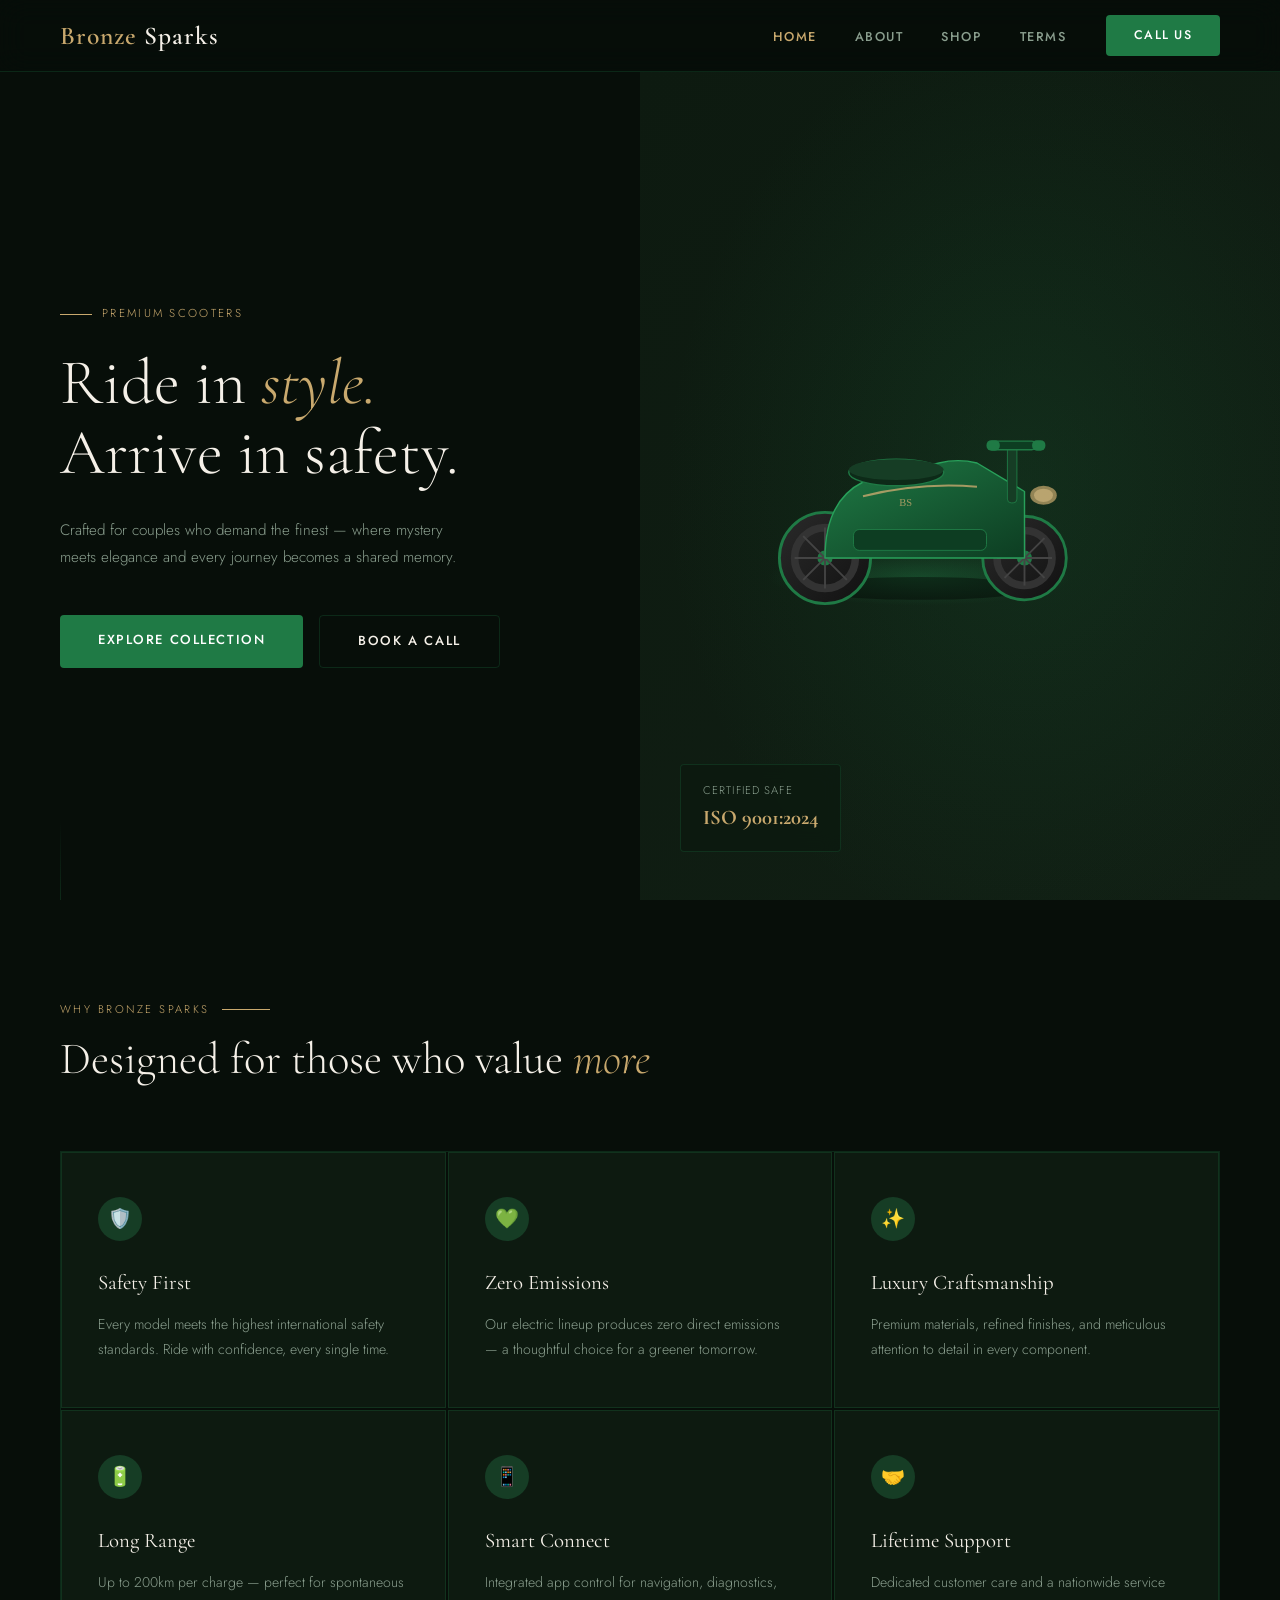
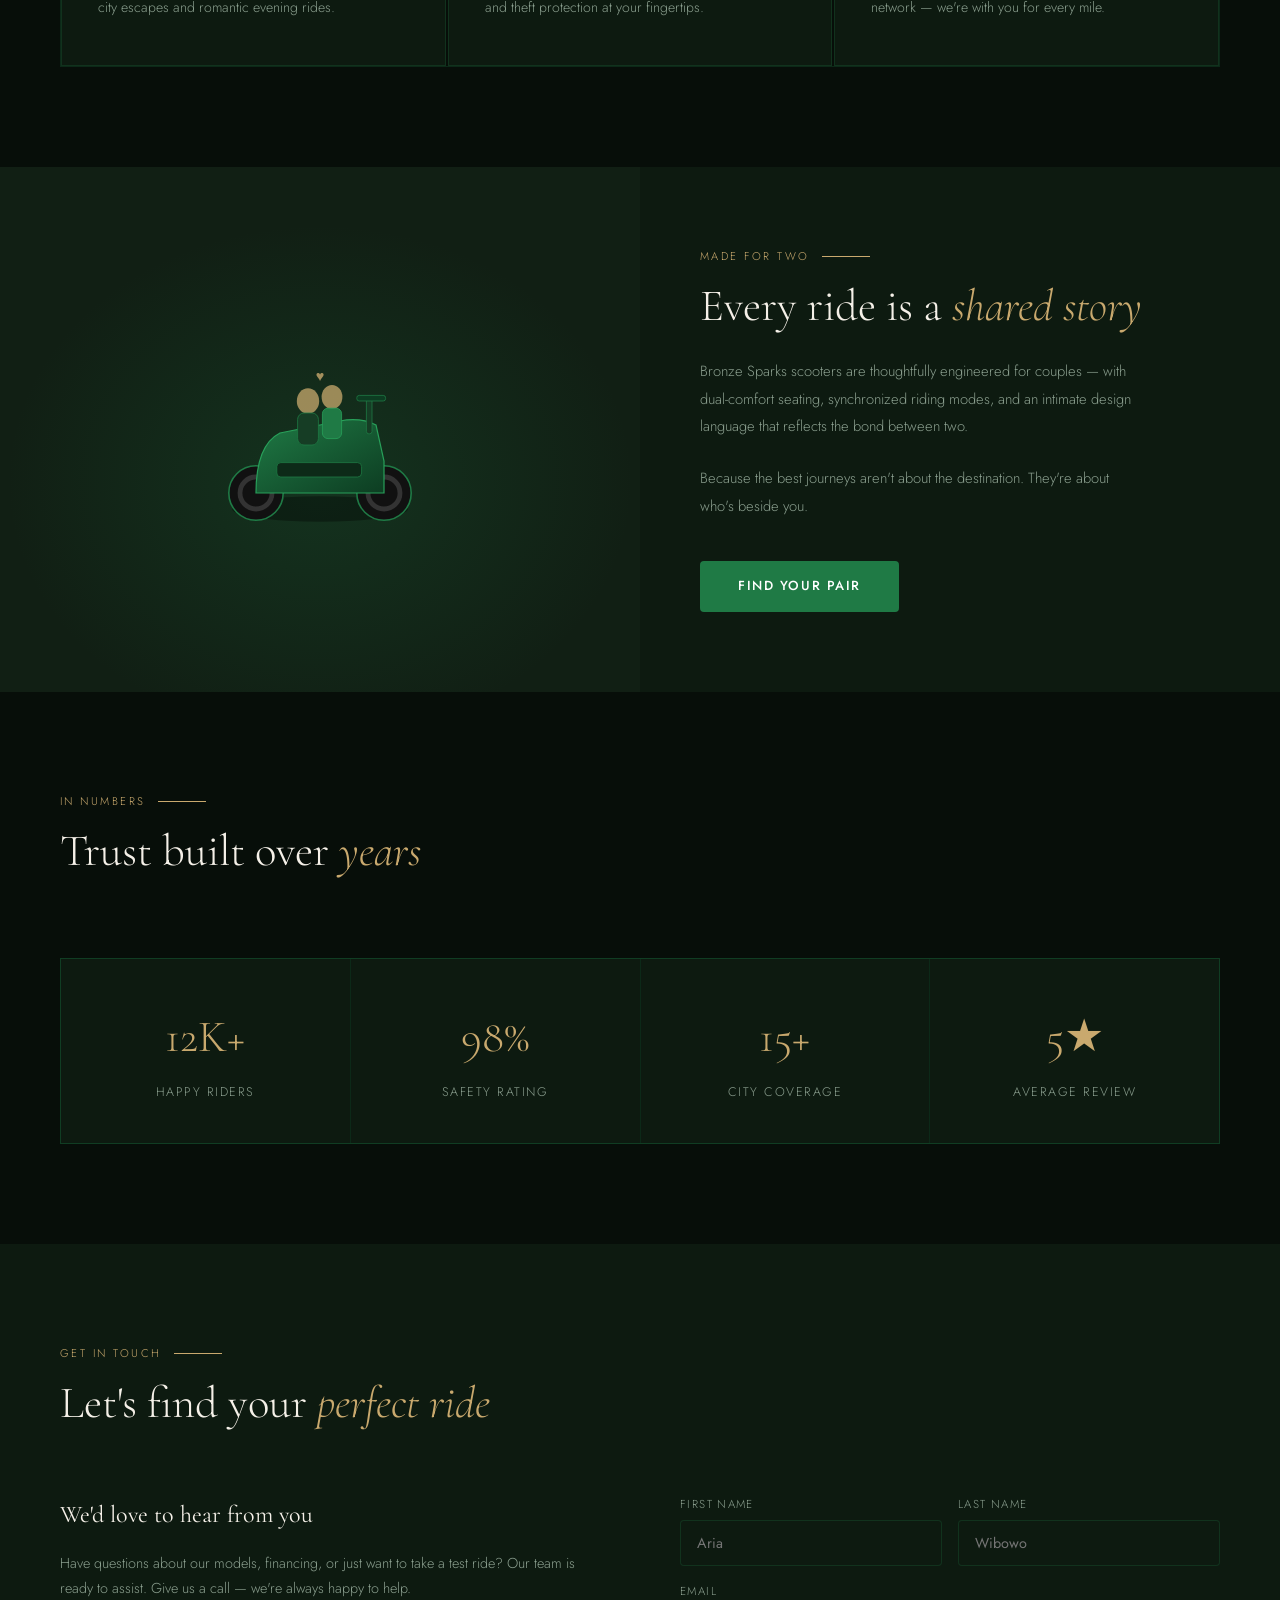
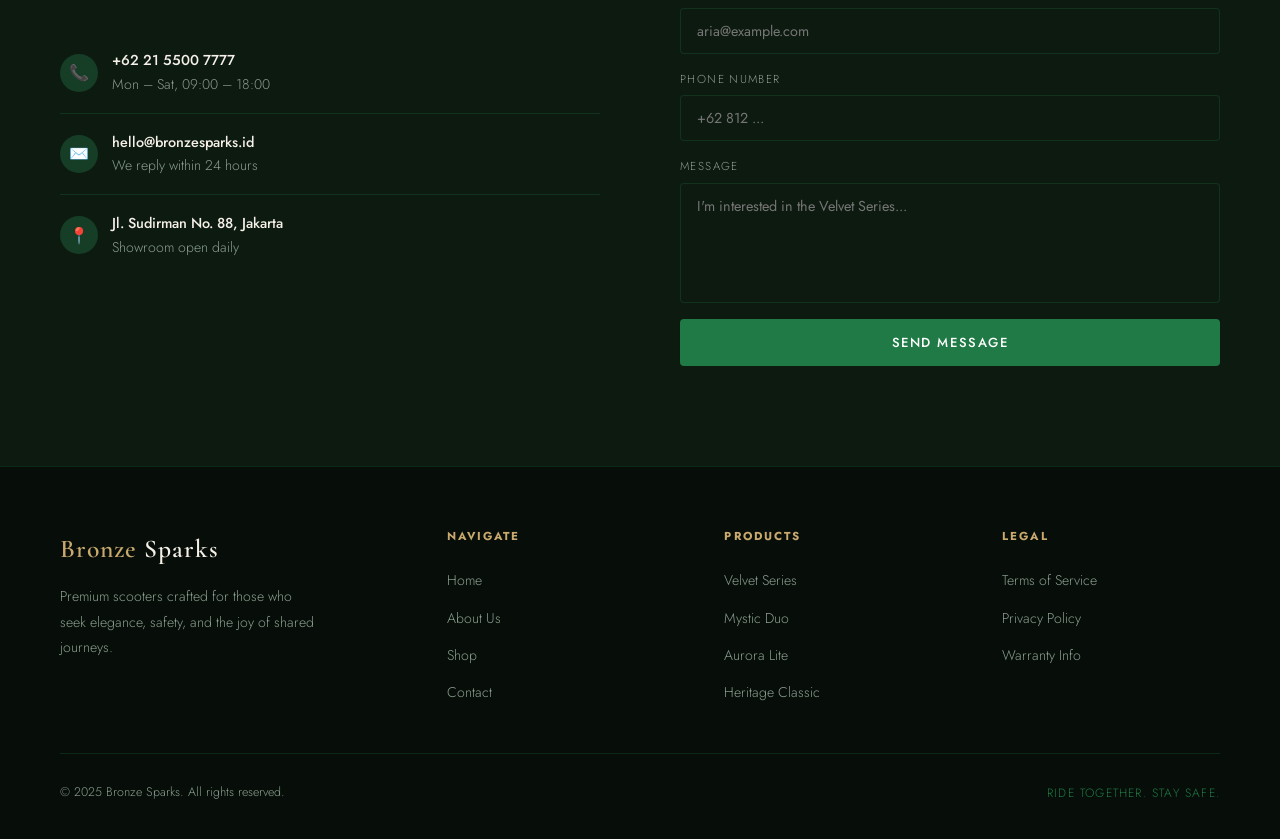
==== commit 0eff77f2: "fix for SEO" ====
--- a/index.html
+++ b/index.html
@@ -1,786 +1,335 @@
 <!DOCTYPE html>
-<html lang="en">
+<html lang="id">
 <head>
   <meta charset="UTF-8" />
   <meta name="viewport" content="width=device-width, initial-scale=1.0"/>
-  <title>Bronze Sparks – Premium Scooters</title>
+  <meta name="description" content="Bronze Sparks adalah dealer scooter premium di Indonesia. Koleksi eksklusif dengan desain elegan, emisi nol, dan standar keamanan ISO 9001:2024.">
+  <meta property="og:title" content="Bronze Sparks – Premium Scooters Indonesia">
+  <meta property="og:description" content="Scooter premium untuk pasangan yang menghargai keanggunan dan keamanan. Temukan koleksi eksklusif kami di Jakarta.">
+  <meta property="og:type" content="website">
+  <meta property="og:url" content="https://bronzesparks.id/">
+  <title>Bronze Sparks – Premium Scooters Indonesia</title>
   <link href="https://fonts.googleapis.com/css2?family=Cormorant+Garamond:ital,wght@0,300;0,400;0,600;1,300;1,400&family=Jost:wght@300;400;500;600&display=swap" rel="stylesheet"/>
+  <link rel="icon" type="image/png" href="icon-transportation.png">
+  <link rel="canonical" href="https://bronzesparks.id/">
   <link rel="stylesheet" href="style.css">
+  <script type="application/ld+json">
+    {
+      "@context": "https://schema.org",
+      "@type": "AutoDealer",
+      "name": "Bronze Sparks",
+      "description": "Premium scooters crafted for elegance and safety.",
+      "url": "https://bronzesparks.id",
+      "address": {
+        "@type": "PostalAddress",
+        "streetAddress": "Jl. Sudirman No. 88",
+        "addressLocality": "Jakarta Selatan",
+        "addressCountry": "ID"
+      },
+      "telephone": "+622155007777"
+    }
+  </script>
 </head>
 <body>
 
   <nav id="navbar">
-    <div class="nav-logo"><span>Bronze</span> Sparks</div>
+    <div class="nav-logo"><a href="index.html"><span>Bronze</span> Sparks</a></div>
     <ul class="nav-links" id="navLinks">
-      <li><a onclick="showPage('home')" id="nav-home" class="active">Home</a></li>
-      <li><a onclick="showPage('about')" id="nav-about">About</a></li>
-      <li><a onclick="showPage('shop')" id="nav-shop">Shop</a></li>
-      <li><a onclick="showPage('terms')" id="nav-terms">Terms</a></li>
+      <li><a href="index.html" class="active">Home</a></li>
+      <li><a href="about.html">About</a></li>
+      <li><a href="shop.html">Shop</a></li>
+      <li><a href="terms.html">Terms</a></li>
     </ul>
-    <button class="nav-cta" onclick="scrollToContact()">Call Us</button>
+    <a class="nav-cta" href="#contact-section">Call Us</a>
     <div class="hamburger" id="hamburger" onclick="toggleMenu()">
       <span></span><span></span><span></span>
     </div>
   </nav>
 
   <div class="mobile-menu" id="mobileMenu">
-    <a onclick="showPage('home');toggleMenu()">Home</a>
-    <a onclick="showPage('about');toggleMenu()">About</a>
-    <a onclick="showPage('shop');toggleMenu()">Shop</a>
-    <a onclick="showPage('terms');toggleMenu()">Terms of Service</a>
-    <a class="m-cta" onclick="scrollToContact();toggleMenu()">📞 Call Us Now</a>
+    <a href="index.html" onclick="toggleMenu()">Home</a>
+    <a href="about.html" onclick="toggleMenu()">About</a>
+    <a href="shop.html" onclick="toggleMenu()">Shop</a>
+    <a href="terms.html" onclick="toggleMenu()">Terms of Service</a>
+    <a class="m-cta" href="#contact-section" onclick="toggleMenu()">📞 Call Us Now</a>
   </div>
 
-  <div id="page-home" class="page active">
-    <section class="hero">
-      <div class="hero-left">
-        <div class="hero-tag">Premium Scooters</div>
-        <h1 class="hero-title">
-          Ride in <em>style.</em><br>Arrive in safety.
-        </h1>
-        <p class="hero-desc">
-          Crafted for couples who demand the finest — where mystery meets elegance
-          and every journey becomes a shared memory.
-        </p>
-        <div class="hero-actions">
-          <button class="btn-primary" onclick="showPage('shop')">Explore Collection</button>
-          <button class="btn-outline" onclick="scrollToContact()">Book a Call</button>
-        </div>
-      </div>
-      <div class="hero-right">
-        <div class="hero-visual"></div>
-        <div class="hero-scooter">
-          <!-- Inline SVG scooter illustration -->
-          <svg class="scooter-svg" viewBox="0 0 400 280" xmlns="http://www.w3.org/2000/svg">
+  <section class="hero">
+    <div class="hero-left">
+      <div class="hero-tag">Premium Scooters</div>
+      <h1 class="hero-title">
+        Ride in <em>style.</em><br>Arrive in safety.
+      </h1>
+      <p class="hero-desc">
+        Crafted for couples who demand the finest — where mystery meets elegance
+        and every journey becomes a shared memory.
+      </p>
+      <div class="hero-actions">
+        <a class="btn-primary" href="shop.html">Explore Collection</a>
+        <a class="btn-outline" href="#contact-section">Book a Call</a>
+      </div>
+    </div>
+    <div class="hero-right">
+      <div class="hero-visual"></div>
+      <div class="hero-scooter">
+        <svg class="scooter-svg" viewBox="0 0 400 280" xmlns="http://www.w3.org/2000/svg">
+          <defs>
+            <radialGradient id="glow" cx="50%" cy="50%" r="50%">
+              <stop offset="0%" stop-color="#1f7a45" stop-opacity=".4"/>
+              <stop offset="100%" stop-color="#1f7a45" stop-opacity="0"/>
+            </radialGradient>
+            <linearGradient id="bodyGrad" x1="0%" y1="0%" x2="100%" y2="100%">
+              <stop offset="0%" stop-color="#1f7a45"/>
+              <stop offset="100%" stop-color="#0d3d22"/>
+            </linearGradient>
+            <linearGradient id="wheelGrad" x1="0%" y1="0%" x2="100%" y2="100%">
+              <stop offset="0%" stop-color="#2a2a2a"/>
+              <stop offset="100%" stop-color="#111"/>
+            </linearGradient>
+          </defs>
+          <ellipse cx="200" cy="240" rx="160" ry="30" fill="url(#glow)"/>
+          <ellipse cx="200" cy="252" rx="120" ry="12" fill="#000" opacity=".4"/>
+          <circle cx="100" cy="220" r="48" fill="url(#wheelGrad)" stroke="#1f7a45" stroke-width="3"/>
+          <circle cx="100" cy="220" r="32" fill="none" stroke="#333" stroke-width="8"/>
+          <circle cx="100" cy="220" r="8" fill="#1f7a45"/>
+          <g stroke="#444" stroke-width="2">
+            <line x1="100" y1="188" x2="100" y2="252"/>
+            <line x1="68" y1="220" x2="132" y2="220"/>
+            <line x1="77" y1="197" x2="123" y2="243"/>
+            <line x1="123" y1="197" x2="77" y2="243"/>
+          </g>
+          <circle cx="310" cy="220" r="44" fill="url(#wheelGrad)" stroke="#1f7a45" stroke-width="3"/>
+          <circle cx="310" cy="220" r="29" fill="none" stroke="#333" stroke-width="8"/>
+          <circle cx="310" cy="220" r="8" fill="#1f7a45"/>
+          <g stroke="#444" stroke-width="2">
+            <line x1="310" y1="191" x2="310" y2="249"/>
+            <line x1="281" y1="220" x2="339" y2="220"/>
+            <line x1="289" y1="199" x2="331" y2="241"/>
+            <line x1="331" y1="199" x2="289" y2="241"/>
+          </g>
+          <path d="M 100 220 Q 100 160 140 140 L 220 120 Q 240 115 260 120 L 310 150 L 310 220 Z"
+                fill="url(#bodyGrad)" stroke="#28a05a" stroke-width="1.5" stroke-linejoin="round"/>
+          <rect x="130" y="190" width="140" height="22" rx="6" fill="#0d3d22" stroke="#1f7a45" stroke-width="1"/>
+          <ellipse cx="175" cy="130" rx="50" ry="14" fill="#0d2a18" stroke="#1f7a45" stroke-width="1.5"/>
+          <ellipse cx="175" cy="127" rx="50" ry="11" fill="#163d25"/>
+          <rect x="292" y="100" width="10" height="62" rx="4" fill="#163d25" stroke="#1f7a45" stroke-width="1"/>
+          <rect x="272" y="97" width="50" height="9" rx="4.5" fill="#0d3d22" stroke="#1f7a45" stroke-width="1.5"/>
+          <rect x="270" y="96" width="14" height="11" rx="5" fill="#1f7a45"/>
+          <rect x="318" y="96" width="14" height="11" rx="5" fill="#1f7a45"/>
+          <ellipse cx="330" cy="154" rx="14" ry="10" fill="#c9a96e" opacity=".7"/>
+          <ellipse cx="330" cy="154" rx="10" ry="7" fill="#e0c48a" opacity=".5"/>
+          <path d="M 140 155 Q 200 140 260 145" stroke="#c9a96e" stroke-width="2" fill="none" opacity=".8"/>
+          <text x="185" y="165" font-family="serif" font-size="11" fill="#c9a96e" opacity=".8" text-anchor="middle">BS</text>
+        </svg>
+      </div>
+      <div class="hero-badge">
+        <p>Certified Safe</p>
+        <h4>ISO 9001:2024</h4>
+      </div>
+    </div>
+    <div class="hero-line"></div>
+  </section>
+
+  <section class="section fade-in">
+    <div class="section-label">Why Bronze Sparks</div>
+    <h2 class="section-title">Designed for those who value <em>more</em></h2>
+    <div class="features-grid">
+      <div class="feature-card">
+        <div class="feature-icon">🛡️</div>
+        <h3>Safety First</h3>
+        <p>Every model meets the highest international safety standards. Ride with confidence, every single time.</p>
+      </div>
+      <div class="feature-card">
+        <div class="feature-icon">💚</div>
+        <h3>Zero Emissions</h3>
+        <p>Our electric lineup produces zero direct emissions — a thoughtful choice for a greener tomorrow.</p>
+      </div>
+      <div class="feature-card">
+        <div class="feature-icon">✨</div>
+        <h3>Luxury Craftsmanship</h3>
+        <p>Premium materials, refined finishes, and meticulous attention to detail in every component.</p>
+      </div>
+      <div class="feature-card">
+        <div class="feature-icon">🔋</div>
+        <h3>Long Range</h3>
+        <p>Up to 200km per charge — perfect for spontaneous city escapes and romantic evening rides.</p>
+      </div>
+      <div class="feature-card">
+        <div class="feature-icon">📱</div>
+        <h3>Smart Connect</h3>
+        <p>Integrated app control for navigation, diagnostics, and theft protection at your fingertips.</p>
+      </div>
+      <div class="feature-card">
+        <div class="feature-icon">🤝</div>
+        <h3>Lifetime Support</h3>
+        <p>Dedicated customer care and a nationwide service network — we're with you for every mile.</p>
+      </div>
+    </div>
+  </section>
+
+  <div class="section-alt">
+    <div class="couple-banner">
+      <div class="couple-visual">
+        <div class="couple-visual-inner">
+          <svg viewBox="0 0 300 280" width="240" xmlns="http://www.w3.org/2000/svg">
             <defs>
-              <radialGradient id="glow" cx="50%" cy="50%" r="50%">
-                <stop offset="0%" stop-color="#1f7a45" stop-opacity=".4"/>
-                <stop offset="100%" stop-color="#1f7a45" stop-opacity="0"/>
-              </radialGradient>
-              <linearGradient id="bodyGrad" x1="0%" y1="0%" x2="100%" y2="100%">
-                <stop offset="0%" stop-color="#1f7a45"/>
-                <stop offset="100%" stop-color="#0d3d22"/>
-              </linearGradient>
-              <linearGradient id="wheelGrad" x1="0%" y1="0%" x2="100%" y2="100%">
-                <stop offset="0%" stop-color="#2a2a2a"/>
-                <stop offset="100%" stop-color="#111"/>
-              </linearGradient>
-            </defs>
-            <!-- Glow -->
-            <ellipse cx="200" cy="240" rx="160" ry="30" fill="url(#glow)"/>
-            <!-- Shadow -->
-            <ellipse cx="200" cy="252" rx="120" ry="12" fill="#000" opacity=".4"/>
-
-            <!-- Rear wheel -->
-            <circle cx="100" cy="220" r="48" fill="url(#wheelGrad)" stroke="#1f7a45" stroke-width="3"/>
-            <circle cx="100" cy="220" r="32" fill="none" stroke="#333" stroke-width="8"/>
-            <circle cx="100" cy="220" r="8" fill="#1f7a45"/>
-            <!-- Rear spokes -->
-            <g stroke="#444" stroke-width="2">
-              <line x1="100" y1="188" x2="100" y2="252"/>
-              <line x1="68" y1="220" x2="132" y2="220"/>
-              <line x1="77" y1="197" x2="123" y2="243"/>
-              <line x1="123" y1="197" x2="77" y2="243"/>
-            </g>
-
-            <!-- Front wheel -->
-            <circle cx="310" cy="220" r="44" fill="url(#wheelGrad)" stroke="#1f7a45" stroke-width="3"/>
-            <circle cx="310" cy="220" r="29" fill="none" stroke="#333" stroke-width="8"/>
-            <circle cx="310" cy="220" r="8" fill="#1f7a45"/>
-            <!-- Front spokes -->
-            <g stroke="#444" stroke-width="2">
-              <line x1="310" y1="191" x2="310" y2="249"/>
-              <line x1="281" y1="220" x2="339" y2="220"/>
-              <line x1="289" y1="199" x2="331" y2="241"/>
-              <line x1="331" y1="199" x2="289" y2="241"/>
-            </g>
-
-            <!-- Frame / body -->
-            <path d="M 100 220 Q 100 160 140 140 L 220 120 Q 240 115 260 120 L 310 150 L 310 220 Z"
-                  fill="url(#bodyGrad)" stroke="#28a05a" stroke-width="1.5" stroke-linejoin="round"/>
-
-            <!-- Step board -->
-            <rect x="130" y="190" width="140" height="22" rx="6" fill="#0d3d22" stroke="#1f7a45" stroke-width="1"/>
-
-            <!-- Seat -->
-            <ellipse cx="175" cy="130" rx="50" ry="14" fill="#0d2a18" stroke="#1f7a45" stroke-width="1.5"/>
-            <ellipse cx="175" cy="127" rx="50" ry="11" fill="#163d25"/>
-
-            <!-- Handlebar post -->
-            <rect x="292" y="100" width="10" height="62" rx="4" fill="#163d25" stroke="#1f7a45" stroke-width="1"/>
-            <!-- Handlebar -->
-            <rect x="272" y="97" width="50" height="9" rx="4.5" fill="#0d3d22" stroke="#1f7a45" stroke-width="1.5"/>
-            <!-- Grips -->
-            <rect x="270" y="96" width="14" height="11" rx="5" fill="#1f7a45"/>
-            <rect x="318" y="96" width="14" height="11" rx="5" fill="#1f7a45"/>
-
-            <!-- Headlight -->
-            <ellipse cx="330" cy="154" rx="14" ry="10" fill="#c9a96e" opacity=".7"/>
-            <ellipse cx="330" cy="154" rx="10" ry="7" fill="#e0c48a" opacity=".5"/>
-
-            <!-- Bronze accent stripe -->
-            <path d="M 140 155 Q 200 140 260 145" stroke="#c9a96e" stroke-width="2" fill="none" opacity=".8"/>
-
-            <!-- Logo on body -->
-            <text x="185" y="165" font-family="serif" font-size="11" fill="#c9a96e" opacity=".8" text-anchor="middle">BS</text>
-          </svg>
-        </div>
-        <div class="hero-badge">
-          <p>Certified Safe</p>
-          <h4>ISO 9001:2024</h4>
-        </div>
-      </div>
-      <div class="hero-line"></div>
-    </section>
-
-    <section class="section fade-in">
-      <div class="section-label">Why Bronze Sparks</div>
-      <h2 class="section-title">Designed for those who value <em>more</em></h2>
-      <div class="features-grid">
-        <div class="feature-card">
-          <div class="feature-icon">🛡️</div>
-          <h3>Safety First</h3>
-          <p>Every model meets the highest international safety standards. Ride with confidence, every single time.</p>
-        </div>
-        <div class="feature-card">
-          <div class="feature-icon">💚</div>
-          <h3>Zero Emissions</h3>
-          <p>Our electric lineup produces zero direct emissions — a thoughtful choice for a greener tomorrow.</p>
-        </div>
-        <div class="feature-card">
-          <div class="feature-icon">✨</div>
-          <h3>Luxury Craftsmanship</h3>
-          <p>Premium materials, refined finishes, and meticulous attention to detail in every component.</p>
-        </div>
-        <div class="feature-card">
-          <div class="feature-icon">🔋</div>
-          <h3>Long Range</h3>
-          <p>Up to 200km per charge — perfect for spontaneous city escapes and romantic evening rides.</p>
-        </div>
-        <div class="feature-card">
-          <div class="feature-icon">📱</div>
-          <h3>Smart Connect</h3>
-          <p>Integrated app control for navigation, diagnostics, and theft protection at your fingertips.</p>
-        </div>
-        <div class="feature-card">
-          <div class="feature-icon">🤝</div>
-          <h3>Lifetime Support</h3>
-          <p>Dedicated customer care and a nationwide service network — we're with you for every mile.</p>
-        </div>
-      </div>
-    </section>
-
-    <div class="section-alt">
-      <div class="couple-banner">
-        <div class="couple-visual">
-          <div class="couple-visual-inner">
-            <svg viewBox="0 0 300 280" width="240" xmlns="http://www.w3.org/2000/svg">
-              <defs>
-                <linearGradient id="fg" x1="0%" y1="0%" x2="100%" y2="100%">
-                  <stop offset="0%" stop-color="#1f7a45"/>
-                  <stop offset="100%" stop-color="#0d3d22"/>
-                </linearGradient>
-              </defs>
-              <!-- Two silhouettes on scooter -->
-              <!-- Scooter body -->
-              <ellipse cx="150" cy="240" rx="110" ry="16" fill="#000" opacity=".35"/>
-              <circle cx="70" cy="220" r="34" fill="#111" stroke="#1f7a45" stroke-width="2"/>
-              <circle cx="70" cy="220" r="20" fill="none" stroke="#333" stroke-width="6"/>
-              <circle cx="230" cy="220" r="34" fill="#111" stroke="#1f7a45" stroke-width="2"/>
-              <circle cx="230" cy="220" r="20" fill="none" stroke="#333" stroke-width="6"/>
-              <path d="M 70 220 Q 70 160 100 145 L 175 130 Q 200 125 220 135 L 230 180 L 230 220 Z"
-                    fill="url(#fg)" stroke="#28a05a" stroke-width="1.5"/>
-              <rect x="96" y="182" width="106" height="18" rx="5" fill="#0d2a18" stroke="#1f7a45" stroke-width="1"/>
-              <!-- Rider 1 (back) -->
-              <ellipse cx="135" cy="105" rx="14" ry="16" fill="#c9a96e" opacity=".75"/>
-              <rect x="122" y="120" width="26" height="40" rx="8" fill="#163d25" stroke="#1f7a45" stroke-width="1"/>
-              <!-- Rider 2 (front) -->
-              <ellipse cx="165" cy="100" rx="13" ry="15" fill="#c9a96e" opacity=".75"/>
-              <rect x="153" y="114" width="24" height="38" rx="7" fill="#1f7a45" stroke="#28a05a" stroke-width="1"/>
-              <!-- Handlebar -->
-              <rect x="208" y="100" width="7" height="46" rx="3" fill="#163d25" stroke="#1f7a45" stroke-width="1"/>
-              <rect x="196" y="98" width="36" height="7" rx="3" fill="#0d3d22" stroke="#1f7a45" stroke-width="1"/>
-              <!-- Heart -->
-              <text x="150" y="80" font-size="18" text-anchor="middle" fill="#c9a96e" opacity=".8">♥</text>
-            </svg>
-          </div>
-        </div>
-        <div class="couple-content section">
-          <div class="section-label">Made for Two</div>
-          <h2 class="section-title">Every ride is a <em>shared story</em></h2>
-          <p>
-            Bronze Sparks scooters are thoughtfully engineered for couples — with dual-comfort seating,
-            synchronized riding modes, and an intimate design language that reflects the bond between two.
-          </p>
-          <p>
-            Because the best journeys aren't about the destination. They're about who's beside you.
-          </p>
-          <button class="btn-primary" onclick="showPage('shop')">Find Your Pair</button>
-        </div>
-      </div>
-    </div>
-
-    <section class="section fade-in">
-      <div class="section-label">In Numbers</div>
-      <h2 class="section-title">Trust built over <em>years</em></h2>
-      <div class="stats-row">
-        <div class="stat">
-          <div class="stat-num">12K+</div>
-          <div class="stat-label">Happy Riders</div>
-        </div>
-        <div class="stat">
-          <div class="stat-num">98%</div>
-          <div class="stat-label">Safety Rating</div>
-        </div>
-        <div class="stat">
-          <div class="stat-num">15+</div>
-          <div class="stat-label">City Coverage</div>
-        </div>
-        <div class="stat">
-          <div class="stat-num">5★</div>
-          <div class="stat-label">Average Review</div>
-        </div>
-      </div>
-    </section>
-
-    <section class="section section-alt fade-in" id="contact-section">
-      <div class="section-label">Get in Touch</div>
-      <h2 class="section-title">Let's find your <em>perfect ride</em></h2>
-      <div class="contact-wrap">
-        <div class="contact-info">
-          <h3>We'd love to hear from you</h3>
-          <p>Have questions about our models, financing, or just want to take a test ride?
-            Our team is ready to assist. Give us a call — we're always happy to help.</p>
-          <div class="contact-detail">
-            <div class="icon">📞</div>
-            <div>
-              <strong>+62 21 5500 7777</strong>
-              <p>Mon – Sat, 09:00 – 18:00</p>
-            </div>
-          </div>
-          <div class="contact-detail">
-            <div class="icon">✉️</div>
-            <div>
-              <strong>hello@bronzesparks.id</strong>
-              <p>We reply within 24 hours</p>
-            </div>
-          </div>
-          <div class="contact-detail">
-            <div class="icon">📍</div>
-            <div>
-              <strong>Jl. Sudirman No. 88, Jakarta</strong>
-              <p>Showroom open daily</p>
-            </div>
-          </div>
-        </div>
-        <div class="contact-form">
-          <div class="form-row">
-            <div class="form-group">
-              <label>First Name</label>
-              <input type="text" placeholder="Aria"/>
-            </div>
-            <div class="form-group">
-              <label>Last Name</label>
-              <input type="text" placeholder="Wibowo"/>
-            </div>
-          </div>
-          <div class="form-group">
-            <label>Email</label>
-            <input type="email" placeholder="aria@example.com"/>
-          </div>
-          <div class="form-group">
-            <label>Phone Number</label>
-            <input type="tel" placeholder="+62 812 ..."/>
-          </div>
-          <div class="form-group">
-            <label>Message</label>
-            <textarea placeholder="I'm interested in the Velvet Series..."></textarea>
-          </div>
-          <button class="btn-primary" onclick="handleFormSubmit()" style="width:100%;padding:14px">Send Message</button>
-        </div>
-      </div>
-    </section>
-
-    <footer>
-      <div class="footer-top">
-        <div class="footer-brand">
-          <div class="nav-logo"><span>Bronze</span> Sparks</div>
-          <p>Premium scooters crafted for those who seek elegance, safety, and the joy of shared journeys.</p>
-        </div>
-        <div class="footer-col">
-          <h5>Navigate</h5>
-          <ul>
-            <li><a onclick="showPage('home')">Home</a></li>
-            <li><a onclick="showPage('about')">About Us</a></li>
-            <li><a onclick="showPage('shop')">Shop</a></li>
-            <li><a onclick="scrollToContact()">Contact</a></li>
-          </ul>
-        </div>
-        <div class="footer-col">
-          <h5>Products</h5>
-          <ul>
-            <li><a>Velvet Series</a></li>
-            <li><a>Mystic Duo</a></li>
-            <li><a>Aurora Lite</a></li>
-            <li><a>Heritage Classic</a></li>
-          </ul>
-        </div>
-        <div class="footer-col">
-          <h5>Legal</h5>
-          <ul>
-            <li><a onclick="showPage('terms')">Terms of Service</a></li>
-            <li><a>Privacy Policy</a></li>
-            <li><a>Warranty Info</a></li>
-          </ul>
-        </div>
-      </div>
-      <div class="footer-bottom">
-        <p>© 2025 Bronze Sparks. All rights reserved.</p>
-        <p style="color:var(--green);font-size:.75rem;letter-spacing:.1em">RIDE TOGETHER. STAY SAFE.</p>
-      </div>
-    </footer>
-  </div>
-
-  <div id="page-about" class="page">
-    <div class="page-hero">
-      <div class="page-hero-inner">
-        <h1>Our <em>Story</em></h1>
-        <p>Born from a passion for safety and an eye for beauty — Bronze Sparks exists to redefine what premium riding means.</p>
-      </div>
-    </div>
-    <div class="divider"></div>
-
-    <section class="section">
-      <div class="about-story">
-        <div class="about-story-text">
-          <h2>A brand rooted in <em>purpose</em></h2>
-          <p>Bronze Sparks was founded on a single belief: that safety should never come at the cost of style. Our founders — both riders and dreamers — set out to create scooters that couples could truly fall in love with.</p>
-          <p>From our first prototype in a small Jakarta workshop to a nationally recognized name, every step has been guided by care, craftsmanship, and an unwavering commitment to the people who ride with us.</p>
-          <p>We believe that a scooter is more than a vehicle. It is a vessel for shared experiences — first rides, spontaneous detours, and quiet evenings together.</p>
-        </div>
-        <div class="about-visual">
-          <div class="about-visual-glow"></div>
-          <svg viewBox="0 0 280 220" width="220" xmlns="http://www.w3.org/2000/svg">
-            <defs>
-              <linearGradient id="ab" x1="0%" y1="0%" x2="100%" y2="100%">
+              <linearGradient id="fg" x1="0%" y1="0%" x2="100%" y2="100%">
                 <stop offset="0%" stop-color="#1f7a45"/>
                 <stop offset="100%" stop-color="#0d3d22"/>
               </linearGradient>
             </defs>
-            <ellipse cx="140" cy="195" rx="100" ry="14" fill="#000" opacity=".3"/>
-            <circle cx="60" cy="178" r="30" fill="#111" stroke="#1f7a45" stroke-width="2"/>
-            <circle cx="60" cy="178" r="18" fill="none" stroke="#222" stroke-width="5"/>
-            <circle cx="205" cy="178" r="30" fill="#111" stroke="#1f7a45" stroke-width="2"/>
-            <circle cx="205" cy="178" r="18" fill="none" stroke="#222" stroke-width="5"/>
-            <path d="M 60 178 Q 60 128 90 112 L 155 98 Q 178 94 196 104 L 205 148 L 205 178 Z"
-                  fill="url(#ab)" stroke="#28a05a" stroke-width="1.5"/>
-            <rect x="82" y="150" width="95" height="16" rx="4" fill="#0d2a18" stroke="#1f7a45" stroke-width="1"/>
-            <ellipse cx="128" cy="95" rx="38" ry="10" fill="#0d2a18" stroke="#1f7a45" stroke-width="1"/>
-            <rect x="185" y="78" width="6" height="38" rx="3" fill="#163d25" stroke="#1f7a45" stroke-width="1"/>
-            <rect x="174" y="76" width="28" height="6" rx="3" fill="#0d3d22" stroke="#1f7a45" stroke-width="1"/>
-            <circle cx="214" cy="118" rx="10" ry="7" fill="#c9a96e" opacity=".6"/>
-            <path d="M 100 118 Q 148 106 192 110" stroke="#c9a96e" stroke-width="1.5" fill="none" opacity=".7"/>
+            <ellipse cx="150" cy="240" rx="110" ry="16" fill="#000" opacity=".35"/>
+            <circle cx="70" cy="220" r="34" fill="#111" stroke="#1f7a45" stroke-width="2"/>
+            <circle cx="70" cy="220" r="20" fill="none" stroke="#333" stroke-width="6"/>
+            <circle cx="230" cy="220" r="34" fill="#111" stroke="#1f7a45" stroke-width="2"/>
+            <circle cx="230" cy="220" r="20" fill="none" stroke="#333" stroke-width="6"/>
+            <path d="M 70 220 Q 70 160 100 145 L 175 130 Q 200 125 220 135 L 230 180 L 230 220 Z"
+                  fill="url(#fg)" stroke="#28a05a" stroke-width="1.5"/>
+            <rect x="96" y="182" width="106" height="18" rx="5" fill="#0d2a18" stroke="#1f7a45" stroke-width="1"/>
+            <ellipse cx="135" cy="105" rx="14" ry="16" fill="#c9a96e" opacity=".75"/>
+            <rect x="122" y="120" width="26" height="40" rx="8" fill="#163d25" stroke="#1f7a45" stroke-width="1"/>
+            <ellipse cx="165" cy="100" rx="13" ry="15" fill="#c9a96e" opacity=".75"/>
+            <rect x="153" y="114" width="24" height="38" rx="7" fill="#1f7a45" stroke="#28a05a" stroke-width="1"/>
+            <rect x="208" y="100" width="7" height="46" rx="3" fill="#163d25" stroke="#1f7a45" stroke-width="1"/>
+            <rect x="196" y="98" width="36" height="7" rx="3" fill="#0d3d22" stroke="#1f7a45" stroke-width="1"/>
+            <text x="150" y="80" font-size="18" text-anchor="middle" fill="#c9a96e" opacity=".8">♥</text>
           </svg>
         </div>
       </div>
-    </section>
-
-    <section class="section section-alt">
-      <div class="section-label">Our Values</div>
-      <h2 class="section-title" style="margin-bottom:48px">What we stand <em>for</em></h2>
-      <div class="values-grid">
-        <div class="value-card">
-          <span>01</span>
-          <h4>Safety Above All</h4>
-          <p>Every design decision starts with a safety question. We build confidence into every bolt, wire, and frame.</p>
-        </div>
-        <div class="value-card">
-          <span>02</span>
-          <h4>Elegant Mystique</h4>
-          <p>Beauty that intrigues. Our designs carry a quiet mystery — sophisticated without being cold.</p>
-        </div>
-        <div class="value-card">
-          <span>03</span>
-          <h4>Genuine Kindness</h4>
-          <p>From our team to our riders, we operate with warmth, transparency, and a genuine desire to help.</p>
-        </div>
-        <div class="value-card">
-          <span>04</span>
-          <h4>Shared Joy</h4>
-          <p>Every product is built with two in mind — because the best moments in life are always better together.</p>
-        </div>
-      </div>
-    </section>
-
-    <footer>
-      <div class="footer-top">
-        <div class="footer-brand">
-          <div class="nav-logo"><span>Bronze</span> Sparks</div>
-          <p>Premium scooters crafted for those who seek elegance, safety, and the joy of shared journeys.</p>
-        </div>
-        <div class="footer-col">
-          <h5>Navigate</h5>
-          <ul>
-            <li><a onclick="showPage('home')">Home</a></li>
-            <li><a onclick="showPage('about')">About Us</a></li>
-            <li><a onclick="showPage('shop')">Shop</a></li>
-          </ul>
-        </div>
-        <div class="footer-col">
-          <h5>Contact</h5>
-          <ul>
-            <li><a>+62 21 5500 7777</a></li>
-            <li><a>hello@bronzesparks.id</a></li>
-            <li><a>Jakarta Showroom</a></li>
-          </ul>
-        </div>
-        <div class="footer-col">
-          <h5>Legal</h5>
-          <ul>
-            <li><a onclick="showPage('terms')">Terms of Service</a></li>
-            <li><a>Privacy Policy</a></li>
-          </ul>
-        </div>
-      </div>
-      <div class="footer-bottom">
-        <p>© 2025 Bronze Sparks. All rights reserved.</p>
-        <p style="color:var(--green);font-size:.75rem;letter-spacing:.1em">RIDE TOGETHER. STAY SAFE.</p>
-      </div>
-    </footer>
+      <div class="couple-content section">
+        <div class="section-label">Made for Two</div>
+        <h2 class="section-title">Every ride is a <em>shared story</em></h2>
+        <p>
+          Bronze Sparks scooters are thoughtfully engineered for couples — with dual-comfort seating,
+          synchronized riding modes, and an intimate design language that reflects the bond between two.
+        </p>
+        <p>
+          Because the best journeys aren't about the destination. They're about who's beside you.
+        </p>
+        <a class="btn-primary" href="shop.html">Find Your Pair</a>
+      </div>
+    </div>
   </div>
 
-  <div id="page-shop" class="page">
-    <div class="page-hero">
-      <div class="page-hero-inner">
-        <h1>Our <em>Collection</em></h1>
-        <p>Discover scooters born from the intersection of luxury, safety, and a love for shared adventures.</p>
-      </div>
-    </div>
-    <div class="divider"></div>
-
-    <section class="section">
-      <div class="section-label">All Models</div>
-      <h2 class="section-title">Find the one <em>made for you</em></h2>
-
-      <div class="shop-filters">
-        <button class="filter-btn active" onclick="filterProducts('all',this)">All Models</button>
-        <button class="filter-btn" onclick="filterProducts('electric',this)">Electric</button>
-        <button class="filter-btn" onclick="filterProducts('classic',this)">Classic</button>
-        <button class="filter-btn" onclick="filterProducts('sport',this)">Sport</button>
-      </div>
-
-      <div class="products-grid" id="productsGrid">
-
-        <div class="product-card" data-cat="electric">
-          <div class="product-img">
-            <div class="product-img-glow"></div>
-            <span class="product-badge-new">New</span>
-            <span class="product-badge-safe">Safe+</span>
-            <svg viewBox="0 0 200 160" width="140" xmlns="http://www.w3.org/2000/svg">
-              <defs><linearGradient id="p1" x1="0%" y1="0%" x2="100%" y2="100%"><stop offset="0%" stop-color="#1f7a45"/><stop offset="100%" stop-color="#0a2e17"/></linearGradient></defs>
-              <circle cx="50" cy="128" r="26" fill="#111" stroke="#1f7a45" stroke-width="2"/>
-              <circle cx="50" cy="128" r="15" fill="none" stroke="#222" stroke-width="4"/>
-              <circle cx="154" cy="128" r="26" fill="#111" stroke="#1f7a45" stroke-width="2"/>
-              <circle cx="154" cy="128" r="15" fill="none" stroke="#222" stroke-width="4"/>
-              <path d="M 50 128 Q 50 88 72 76 L 118 64 Q 136 60 148 68 L 154 100 L 154 128 Z" fill="url(#p1)" stroke="#28a05a" stroke-width="1"/>
-              <rect x="66" y="104" width="70" height="12" rx="3" fill="#0d2a18" stroke="#1f7a45" stroke-width="1"/>
-              <ellipse cx="96" cy="62" rx="26" ry="7" fill="#0d2a18" stroke="#1f7a45" stroke-width="1"/>
-              <rect x="140" y="50" width="4" height="26" rx="2" fill="#163d25" stroke="#1f7a45" stroke-width="1"/>
-              <rect x="133" y="48" width="18" height="5" rx="2" fill="#0d3d22" stroke="#1f7a45" stroke-width="1"/>
-              <ellipse cx="158" cy="78" rx="8" ry="5" fill="#c9a96e" opacity=".6"/>
-            </svg>
-          </div>
-          <div class="product-info">
-            <h3>Velvet Series V2</h3>
-            <p class="tagline">Silent. Elegant. Effortless.</p>
-            <div class="product-footer">
-              <div class="product-price"><span>Rp</span> 48.500.000</div>
-              <button class="btn-sm">Inquire</button>
-            </div>
-          </div>
-        </div>
-
-        <div class="product-card" data-cat="electric">
-          <div class="product-img">
-            <div class="product-img-glow"></div>
-            <span class="product-badge-safe">Safe+</span>
-            <svg viewBox="0 0 200 160" width="140" xmlns="http://www.w3.org/2000/svg">
-              <defs><linearGradient id="p2" x1="0%" y1="0%" x2="100%" y2="100%"><stop offset="0%" stop-color="#2a6040"/><stop offset="100%" stop-color="#0a2e17"/></linearGradient></defs>
-              <circle cx="48" cy="130" r="25" fill="#111" stroke="#1f7a45" stroke-width="2"/>
-              <circle cx="48" cy="130" r="14" fill="none" stroke="#222" stroke-width="4"/>
-              <circle cx="156" cy="130" r="25" fill="#111" stroke="#1f7a45" stroke-width="2"/>
-              <circle cx="156" cy="130" r="14" fill="none" stroke="#222" stroke-width="4"/>
-              <path d="M 48 130 Q 50 90 76 78 L 125 66 Q 142 62 152 70 L 156 105 L 156 130 Z" fill="url(#p2)" stroke="#28a05a" stroke-width="1"/>
-              <rect x="68" y="106" width="72" height="12" rx="3" fill="#0d2a18" stroke="#1f7a45" stroke-width="1"/>
-              <ellipse cx="98" cy="63" rx="28" ry="8" fill="#0d2a18" stroke="#1f7a45" stroke-width="1"/>
-              <rect x="142" y="52" width="4" height="24" rx="2" fill="#163d25" stroke="#1f7a45" stroke-width="1"/>
-              <rect x="134" y="50" width="20" height="5" rx="2" fill="#0d3d22" stroke="#1f7a45" stroke-width="1"/>
-            </svg>
-          </div>
-          <div class="product-info">
-            <h3>Mystic Duo</h3>
-            <p class="tagline">Built for two. Designed for forever.</p>
-            <div class="product-footer">
-              <div class="product-price"><span>Rp</span> 55.000.000</div>
-              <button class="btn-sm">Inquire</button>
-            </div>
-          </div>
-        </div>
-
-        <div class="product-card" data-cat="classic">
-          <div class="product-img">
-            <div class="product-img-glow"></div>
-            <svg viewBox="0 0 200 160" width="140" xmlns="http://www.w3.org/2000/svg">
-              <defs><linearGradient id="p3" x1="0%" y1="0%" x2="100%" y2="100%"><stop offset="0%" stop-color="#1a5c35"/><stop offset="100%" stop-color="#07200f"/></linearGradient></defs>
-              <circle cx="46" cy="130" r="27" fill="#111" stroke="#1f7a45" stroke-width="2"/>
-              <circle cx="46" cy="130" r="16" fill="none" stroke="#222" stroke-width="5"/>
-              <circle cx="158" cy="130" r="27" fill="#111" stroke="#1f7a45" stroke-width="2"/>
-              <circle cx="158" cy="130" r="16" fill="none" stroke="#222" stroke-width="5"/>
-              <path d="M 46 130 Q 48 86 78 72 L 128 60 Q 148 56 158 66 L 158 106 L 158 130 Z" fill="url(#p3)" stroke="#28a05a" stroke-width="1"/>
-              <rect x="68" y="104" width="74" height="14" rx="4" fill="#0d2a18" stroke="#1f7a45" stroke-width="1"/>
-              <ellipse cx="100" cy="58" rx="30" ry="9" fill="#0d2a18" stroke="#1f7a45" stroke-width="1"/>
-              <rect x="144" y="46" width="5" height="28" rx="2" fill="#163d25" stroke="#1f7a45" stroke-width="1"/>
-              <rect x="135" y="44" width="22" height="6" rx="3" fill="#0d3d22" stroke="#1f7a45" stroke-width="1"/>
-              <path d="M 78 88 Q 120 78 152 82" stroke="#c9a96e" stroke-width="1.5" fill="none" opacity=".7"/>
-            </svg>
-          </div>
-          <div class="product-info">
-            <h3>Heritage Classic</h3>
-            <p class="tagline">Timeless looks. Modern soul.</p>
-            <div class="product-footer">
-              <div class="product-price"><span>Rp</span> 38.900.000</div>
-              <button class="btn-sm">Inquire</button>
-            </div>
-          </div>
-        </div>
-
-        <div class="product-card" data-cat="sport">
-          <div class="product-img">
-            <div class="product-img-glow"></div>
-            <span class="product-badge-new">New</span>
-            <svg viewBox="0 0 200 160" width="140" xmlns="http://www.w3.org/2000/svg">
-              <defs><linearGradient id="p4" x1="0%" y1="0%" x2="100%" y2="100%"><stop offset="0%" stop-color="#145c30"/><stop offset="100%" stop-color="#071a0c"/></linearGradient></defs>
-              <circle cx="44" cy="132" r="26" fill="#111" stroke="#1f7a45" stroke-width="2"/>
-              <circle cx="44" cy="132" r="15" fill="none" stroke="#222" stroke-width="4"/>
-              <circle cx="160" cy="132" r="26" fill="#111" stroke="#1f7a45" stroke-width="2"/>
-              <circle cx="160" cy="132" r="15" fill="none" stroke="#222" stroke-width="4"/>
-              <path d="M 44 132 Q 46 80 90 64 L 138 55 Q 155 52 162 62 L 160 108 L 160 132 Z" fill="url(#p4)" stroke="#28a05a" stroke-width="1"/>
-              <rect x="72" y="102" width="76" height="14" rx="4" fill="#0d2a18" stroke="#1f7a45" stroke-width="1"/>
-              <ellipse cx="100" cy="53" rx="28" ry="8" fill="#071810" stroke="#1f7a45" stroke-width="1"/>
-              <rect x="147" y="44" width="5" height="26" rx="2" fill="#163d25" stroke="#1f7a45" stroke-width="1"/>
-              <rect x="138" y="42" width="22" height="5" rx="2" fill="#0d3d22" stroke="#1f7a45" stroke-width="1"/>
-              <line x1="84" y1="132" x2="160" y2="80" stroke="#c9a96e" stroke-width="1" opacity=".5"/>
-            </svg>
-          </div>
-          <div class="product-info">
-            <h3>Aurora Sport GT</h3>
-            <p class="tagline">Speed meets safety. Always.</p>
-            <div class="product-footer">
-              <div class="product-price"><span>Rp</span> 62.000.000</div>
-              <button class="btn-sm">Inquire</button>
-            </div>
-          </div>
-        </div>
-
-        <div class="product-card" data-cat="electric">
-          <div class="product-img">
-            <div class="product-img-glow"></div>
-            <span class="product-badge-safe">Safe+</span>
-            <svg viewBox="0 0 200 160" width="140" xmlns="http://www.w3.org/2000/svg">
-              <defs><linearGradient id="p5" x1="0%" y1="0%" x2="100%" y2="100%"><stop offset="0%" stop-color="#1f7a45"/><stop offset="100%" stop-color="#0a2e17"/></linearGradient></defs>
-              <circle cx="48" cy="128" r="26" fill="#111" stroke="#1f7a45" stroke-width="2"/>
-              <circle cx="48" cy="128" r="15" fill="none" stroke="#222" stroke-width="4"/>
-              <circle cx="154" cy="128" r="26" fill="#111" stroke="#1f7a45" stroke-width="2"/>
-              <circle cx="154" cy="128" r="15" fill="none" stroke="#222" stroke-width="4"/>
-              <path d="M 48 128 Q 50 86 76 72 L 122 60 Q 140 56 152 66 L 154 102 L 154 128 Z" fill="url(#p5)" stroke="#28a05a" stroke-width="1"/>
-              <rect x="68" y="102" width="68" height="12" rx="3" fill="#0d2a18" stroke="#1f7a45" stroke-width="1"/>
-              <ellipse cx="96" cy="58" rx="26" ry="7" fill="#0d2a18" stroke="#1f7a45" stroke-width="1"/>
-              <rect x="140" y="48" width="4" height="24" rx="2" fill="#163d25" stroke="#1f7a45" stroke-width="1"/>
-              <rect x="132" y="46" width="18" height="4" rx="2" fill="#0d3d22" stroke="#1f7a45" stroke-width="1"/>
-              <ellipse cx="158" cy="76" rx="8" ry="5" fill="#c9a96e" opacity=".5"/>
-            </svg>
-          </div>
-          <div class="product-info">
-            <h3>Aurora Lite</h3>
-            <p class="tagline">Light. Nimble. Perfectly balanced.</p>
-            <div class="product-footer">
-              <div class="product-price"><span>Rp</span> 32.500.000</div>
-              <button class="btn-sm">Inquire</button>
-            </div>
-          </div>
-        </div>
-
-        <div class="product-card" data-cat="classic">
-          <div class="product-img">
-            <div class="product-img-glow"></div>
-            <svg viewBox="0 0 200 160" width="140" xmlns="http://www.w3.org/2000/svg">
-              <defs><linearGradient id="p6" x1="0%" y1="0%" x2="100%" y2="100%"><stop offset="0%" stop-color="#163d25"/><stop offset="100%" stop-color="#070e09"/></linearGradient></defs>
-              <circle cx="46" cy="130" r="26" fill="#111" stroke="#1f7a45" stroke-width="2"/>
-              <circle cx="46" cy="130" r="15" fill="none" stroke="#222" stroke-width="4"/>
-              <circle cx="156" cy="130" r="26" fill="#111" stroke="#1f7a45" stroke-width="2"/>
-              <circle cx="156" cy="130" r="15" fill="none" stroke="#222" stroke-width="4"/>
-              <path d="M 46 130 Q 48 88 76 74 L 124 62 Q 143 58 154 67 L 156 104 L 156 130 Z" fill="url(#p6)" stroke="#28a05a" stroke-width="1.5"/>
-              <rect x="66" y="104" width="72" height="13" rx="3" fill="#0d2a18" stroke="#1f7a45" stroke-width="1"/>
-              <ellipse cx="98" cy="60" rx="28" ry="8" fill="#0a200f" stroke="#1f7a45" stroke-width="1"/>
-              <rect x="141" y="48" width="5" height="25" rx="2" fill="#163d25" stroke="#1f7a45" stroke-width="1"/>
-              <rect x="132" y="46" width="20" height="5" rx="2" fill="#0d3d22" stroke="#1f7a45" stroke-width="1"/>
-              <path d="M 76 90 Q 116 80 148 83" stroke="#c9a96e" stroke-width="1.5" fill="none" opacity=".8"/>
-              <path d="M 76 97 Q 116 88 148 91" stroke="#c9a96e" stroke-width="1" fill="none" opacity=".4"/>
-            </svg>
-          </div>
-          <div class="product-info">
-            <h3>Noir Edition</h3>
-            <p class="tagline">The dark horse of our lineup.</p>
-            <div class="product-footer">
-              <div class="product-price"><span>Rp</span> 44.000.000</div>
-              <button class="btn-sm">Inquire</button>
-            </div>
-          </div>
-        </div>
-      </div>
-    </section>
-
-    <section class="section section-alt" style="text-align:center">
-      <h2 class="section-title" style="margin:0 auto 20px;text-align:center">Not sure which model? <em>Call us.</em></h2>
-      <p style="color:var(--muted);max-width:480px;margin:0 auto 36px;font-size:.92rem">
-        Our product specialists are happy to guide you to the perfect choice for your lifestyle and budget.
-      </p>
-      <button class="btn-primary" onclick="scrollToContactShop()">📞 +62 21 5500 7777</button>
-    </section>
-
-    <footer>
-      <div class="footer-top">
-        <div class="footer-brand">
-          <div class="nav-logo"><span>Bronze</span> Sparks</div>
-          <p>Premium scooters crafted for those who seek elegance, safety, and the joy of shared journeys.</p>
-        </div>
-        <div class="footer-col">
-          <h5>Navigate</h5>
-          <ul>
-            <li><a onclick="showPage('home')">Home</a></li>
-            <li><a onclick="showPage('about')">About Us</a></li>
-            <li><a onclick="showPage('shop')">Shop</a></li>
-          </ul>
-        </div>
-        <div class="footer-col">
-          <h5>Contact</h5>
-          <ul>
-            <li><a>+62 21 5500 7777</a></li>
-            <li><a>hello@bronzesparks.id</a></li>
-          </ul>
-        </div>
-        <div class="footer-col">
-          <h5>Legal</h5>
-          <ul>
-            <li><a onclick="showPage('terms')">Terms of Service</a></li>
-            <li><a>Privacy Policy</a></li>
-          </ul>
-        </div>
-      </div>
-      <div class="footer-bottom">
-        <p>© 2025 Bronze Sparks. All rights reserved.</p>
-        <p style="color:var(--green);font-size:.75rem;letter-spacing:.1em">RIDE TOGETHER. STAY SAFE.</p>
-      </div>
-    </footer>
-  </div>
-
-  <div id="page-terms" class="page">
-    <div class="page-hero">
-      <div class="page-hero-inner">
-        <h1>Terms of <em>Service</em></h1>
-        <p>Please read these terms carefully before using our website or purchasing our products.</p>
-      </div>
-    </div>
-    <div class="divider"></div>
-
-    <section class="section">
-      <div class="terms-wrap">
-        <p class="terms-date">Last updated: December 2025</p>
-
-        <h2>1. Acceptance of Terms</h2>
-        <p>By accessing or using the Bronze Sparks website ("Site") and purchasing our products, you agree to be bound by these Terms of Service ("Terms"). If you do not agree to these Terms, please do not use our Site or services.</p>
-
-        <h2>2. Products and Pricing</h2>
-        <p>All product descriptions, specifications, and pricing on our Site are subject to change without prior notice. We reserve the right to limit quantities and to refuse or cancel orders at our discretion.</p>
+  <section class="section fade-in">
+    <div class="section-label">In Numbers</div>
+    <h2 class="section-title">Trust built over <em>years</em></h2>
+    <div class="stats-row">
+      <div class="stat">
+        <div class="stat-num">12K+</div>
+        <div class="stat-label">Happy Riders</div>
+      </div>
+      <div class="stat">
+        <div class="stat-num">98%</div>
+        <div class="stat-label">Safety Rating</div>
+      </div>
+      <div class="stat">
+        <div class="stat-num">15+</div>
+        <div class="stat-label">City Coverage</div>
+      </div>
+      <div class="stat">
+        <div class="stat-num">5★</div>
+        <div class="stat-label">Average Review</div>
+      </div>
+    </div>
+  </section>
+
+  <section class="section section-alt fade-in" id="contact-section">
+    <div class="section-label">Get in Touch</div>
+    <h2 class="section-title">Let's find your <em>perfect ride</em></h2>
+    <div class="contact-wrap">
+      <div class="contact-info">
+        <h3>We'd love to hear from you</h3>
+        <p>Have questions about our models, financing, or just want to take a test ride?
+          Our team is ready to assist. Give us a call — we're always happy to help.</p>
+        <div class="contact-detail">
+          <div class="icon">📞</div>
+          <div>
+            <strong>+62 21 5500 7777</strong>
+            <p>Mon – Sat, 09:00 – 18:00</p>
+          </div>
+        </div>
+        <div class="contact-detail">
+          <div class="icon">✉️</div>
+          <div>
+            <strong>hello@bronzesparks.id</strong>
+            <p>We reply within 24 hours</p>
+          </div>
+        </div>
+        <div class="contact-detail">
+          <div class="icon">📍</div>
+          <div>
+            <strong>Jl. Sudirman No. 88, Jakarta</strong>
+            <p>Showroom open daily</p>
+          </div>
+        </div>
+      </div>
+      <div class="contact-form">
+        <div class="form-row">
+          <div class="form-group">
+            <label>First Name</label>
+            <input type="text" placeholder="Aria"/>
+          </div>
+          <div class="form-group">
+            <label>Last Name</label>
+            <input type="text" placeholder="Wibowo"/>
+          </div>
+        </div>
+        <div class="form-group">
+          <label>Email</label>
+          <input type="email" placeholder="aria@example.com"/>
+        </div>
+        <div class="form-group">
+          <label>Phone Number</label>
+          <input type="tel" placeholder="+62 812 ..."/>
+        </div>
+        <div class="form-group">
+          <label>Message</label>
+          <textarea placeholder="I'm interested in the Velvet Series..."></textarea>
+        </div>
+        <button class="btn-primary" onclick="handleFormSubmit(event)" style="width:100%;padding:14px">Send Message</button>
+      </div>
+    </div>
+  </section>
+
+  <footer>
+    <div class="footer-top">
+      <div class="footer-brand">
+        <div class="nav-logo"><a href="index.html"><span>Bronze</span> Sparks</a></div>
+        <p>Premium scooters crafted for those who seek elegance, safety, and the joy of shared journeys.</p>
+      </div>
+      <div class="footer-col">
+        <h5>Navigate</h5>
         <ul>
-          <li>Prices are displayed in Indonesian Rupiah (IDR) and are inclusive of applicable taxes unless stated otherwise.</li>
-          <li>Product images are for illustration purposes and may vary slightly from the actual product.</li>
-          <li>Availability of products is subject to stock and may change without notice.</li>
+          <li><a href="index.html">Home</a></li>
+          <li><a href="about.html">About Us</a></li>
+          <li><a href="shop.html">Shop</a></li>
+          <li><a href="#contact-section">Contact</a></li>
         </ul>
-
-        <h2>3. Orders and Payment</h2>
-        <p>All orders are subject to confirmation and acceptance by Bronze Sparks. We accept payment via bank transfer, credit card, and approved financing partners. Full payment or an approved financing arrangement is required before delivery.</p>
-
-        <h2>4. Delivery and Shipping</h2>
-        <p>We offer delivery within Indonesia. Delivery timelines are estimates only and Bronze Sparks shall not be liable for delays caused by third-party logistics providers, customs, or circumstances beyond our control.</p>
+      </div>
+      <div class="footer-col">
+        <h5>Products</h5>
         <ul>
-          <li>Standard delivery: 5–10 business days within Java.</li>
-          <li>Outer islands: 10–20 business days depending on location.</li>
-          <li>Delivery charges, if any, will be communicated at checkout.</li>
+          <li><a href="shop.html">Velvet Series</a></li>
+          <li><a href="shop.html">Mystic Duo</a></li>
+          <li><a href="shop.html">Aurora Lite</a></li>
+          <li><a href="shop.html">Heritage Classic</a></li>
         </ul>
-
-        <h2>5. Warranty</h2>
-        <p>All Bronze Sparks scooters come with a standard manufacturer's warranty. Coverage details vary by model and are included in your product documentation. Warranty does not cover damage caused by misuse, accidents, unauthorized modifications, or normal wear and tear.</p>
-
-        <h2>6. Returns and Refunds</h2>
-        <p>We accept returns within 14 days of delivery for products that are unused, in original packaging, and accompanied by proof of purchase. Refunds will be processed within 14 business days of receiving the returned item. Customized or special-order items are non-refundable.</p>
-
-        <h2>7. Intellectual Property</h2>
-        <p>All content on this Site — including text, graphics, logos, images, and software — is the property of Bronze Sparks and is protected by applicable intellectual property laws. Unauthorized use is strictly prohibited.</p>
-
-        <h2>8. Privacy</h2>
-        <p>Your privacy matters to us. Our Privacy Policy, which is incorporated into these Terms by reference, explains how we collect, use, and protect your personal information. By using our Site, you consent to our data practices as described in the Privacy Policy.</p>
-
-        <h2>9. Limitation of Liability</h2>
-        <p>To the fullest extent permitted by law, Bronze Sparks shall not be liable for any indirect, incidental, special, or consequential damages arising from your use of our products or Site. Our total liability shall not exceed the purchase price of the product in question.</p>
-
-        <h2>10. Changes to Terms</h2>
-        <p>We reserve the right to update these Terms at any time. Changes will be posted on this page with the updated date. Continued use of the Site after changes constitute acceptance of the revised Terms.</p>
-
-        <h2>11. Contact</h2>
-        <p>For any questions regarding these Terms, please contact us at:</p>
-        <p><strong style="color:var(--cream)">Bronze Sparks Indonesia</strong><br/>
-        Jl. Sudirman No. 88, Jakarta Selatan<br/>
-        Email: legal@bronzesparks.id<br/>
-        Phone: +62 21 5500 7777</p>
-      </div>
-    </section>
-
-    <footer>
-      <div class="footer-top">
-        <div class="footer-brand">
-          <div class="nav-logo"><span>Bronze</span> Sparks</div>
-          <p>Premium scooters crafted for those who seek elegance, safety, and the joy of shared journeys.</p>
-        </div>
-        <div class="footer-col">
-          <h5>Navigate</h5>
-          <ul>
-            <li><a onclick="showPage('home')">Home</a></li>
-            <li><a onclick="showPage('about')">About Us</a></li>
-            <li><a onclick="showPage('shop')">Shop</a></li>
-          </ul>
-        </div>
-        <div class="footer-col">
-          <h5>Contact</h5>
-          <ul>
-            <li><a>+62 21 5500 7777</a></li>
-            <li><a>hello@bronzesparks.id</a></li>
-          </ul>
-        </div>
-        <div class="footer-col">
-          <h5>Legal</h5>
-          <ul>
-            <li><a onclick="showPage('terms')">Terms of Service</a></li>
-            <li><a>Privacy Policy</a></li>
-          </ul>
-        </div>
-      </div>
-      <div class="footer-bottom">
-        <p>© 2025 Bronze Sparks. All rights reserved.</p>
-        <p style="color:var(--green);font-size:.75rem;letter-spacing:.1em">RIDE TOGETHER. STAY SAFE.</p>
-      </div>
-    </footer>
-  </div>
+      </div>
+      <div class="footer-col">
+        <h5>Legal</h5>
+        <ul>
+          <li><a href="terms.html">Terms of Service</a></li>
+          <li><a href="#">Privacy Policy</a></li>
+          <li><a href="#">Warranty Info</a></li>
+        </ul>
+      </div>
+    </div>
+    <div class="footer-bottom">
+      <p>© 2025 Bronze Sparks. All rights reserved.</p>
+      <p style="color:var(--green);font-size:.75rem;letter-spacing:.1em">RIDE TOGETHER. STAY SAFE.</p>
+    </div>
+  </footer>
 
   <script src="script.js"></script>
 </body>
